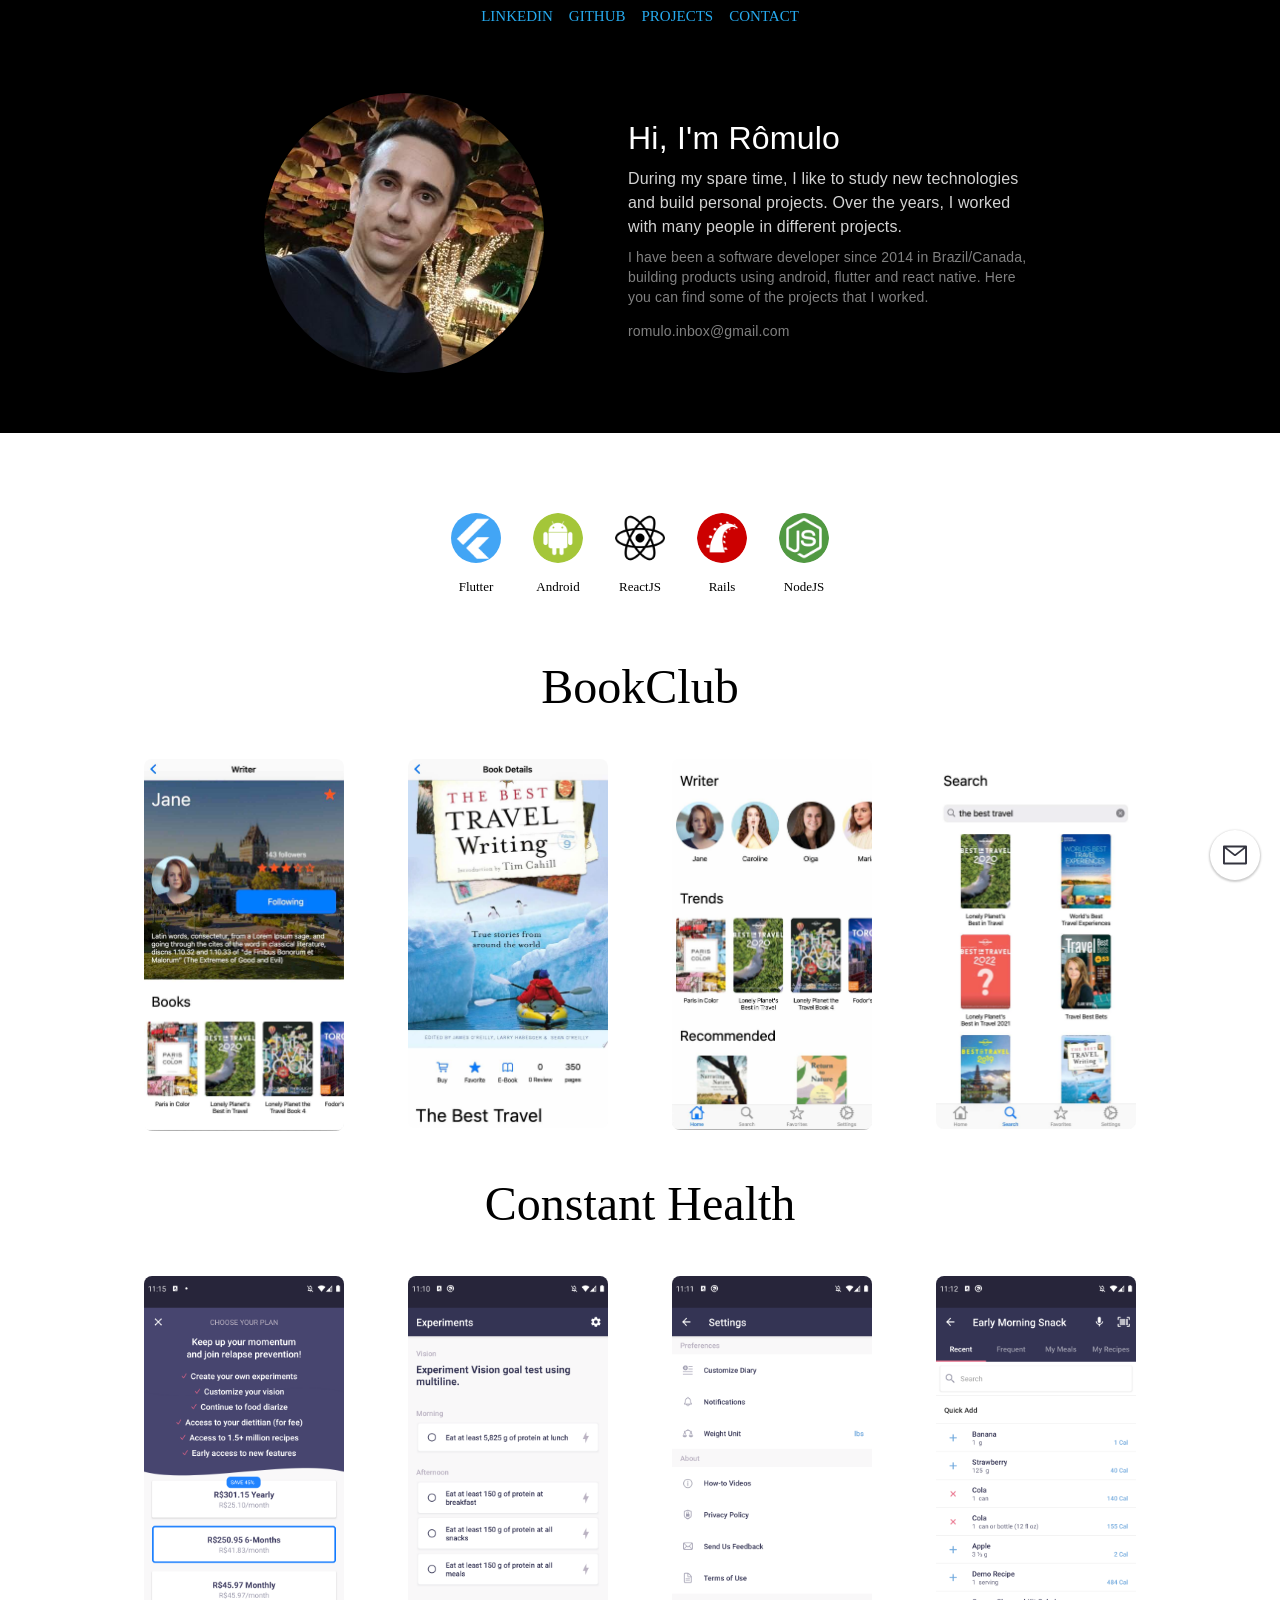
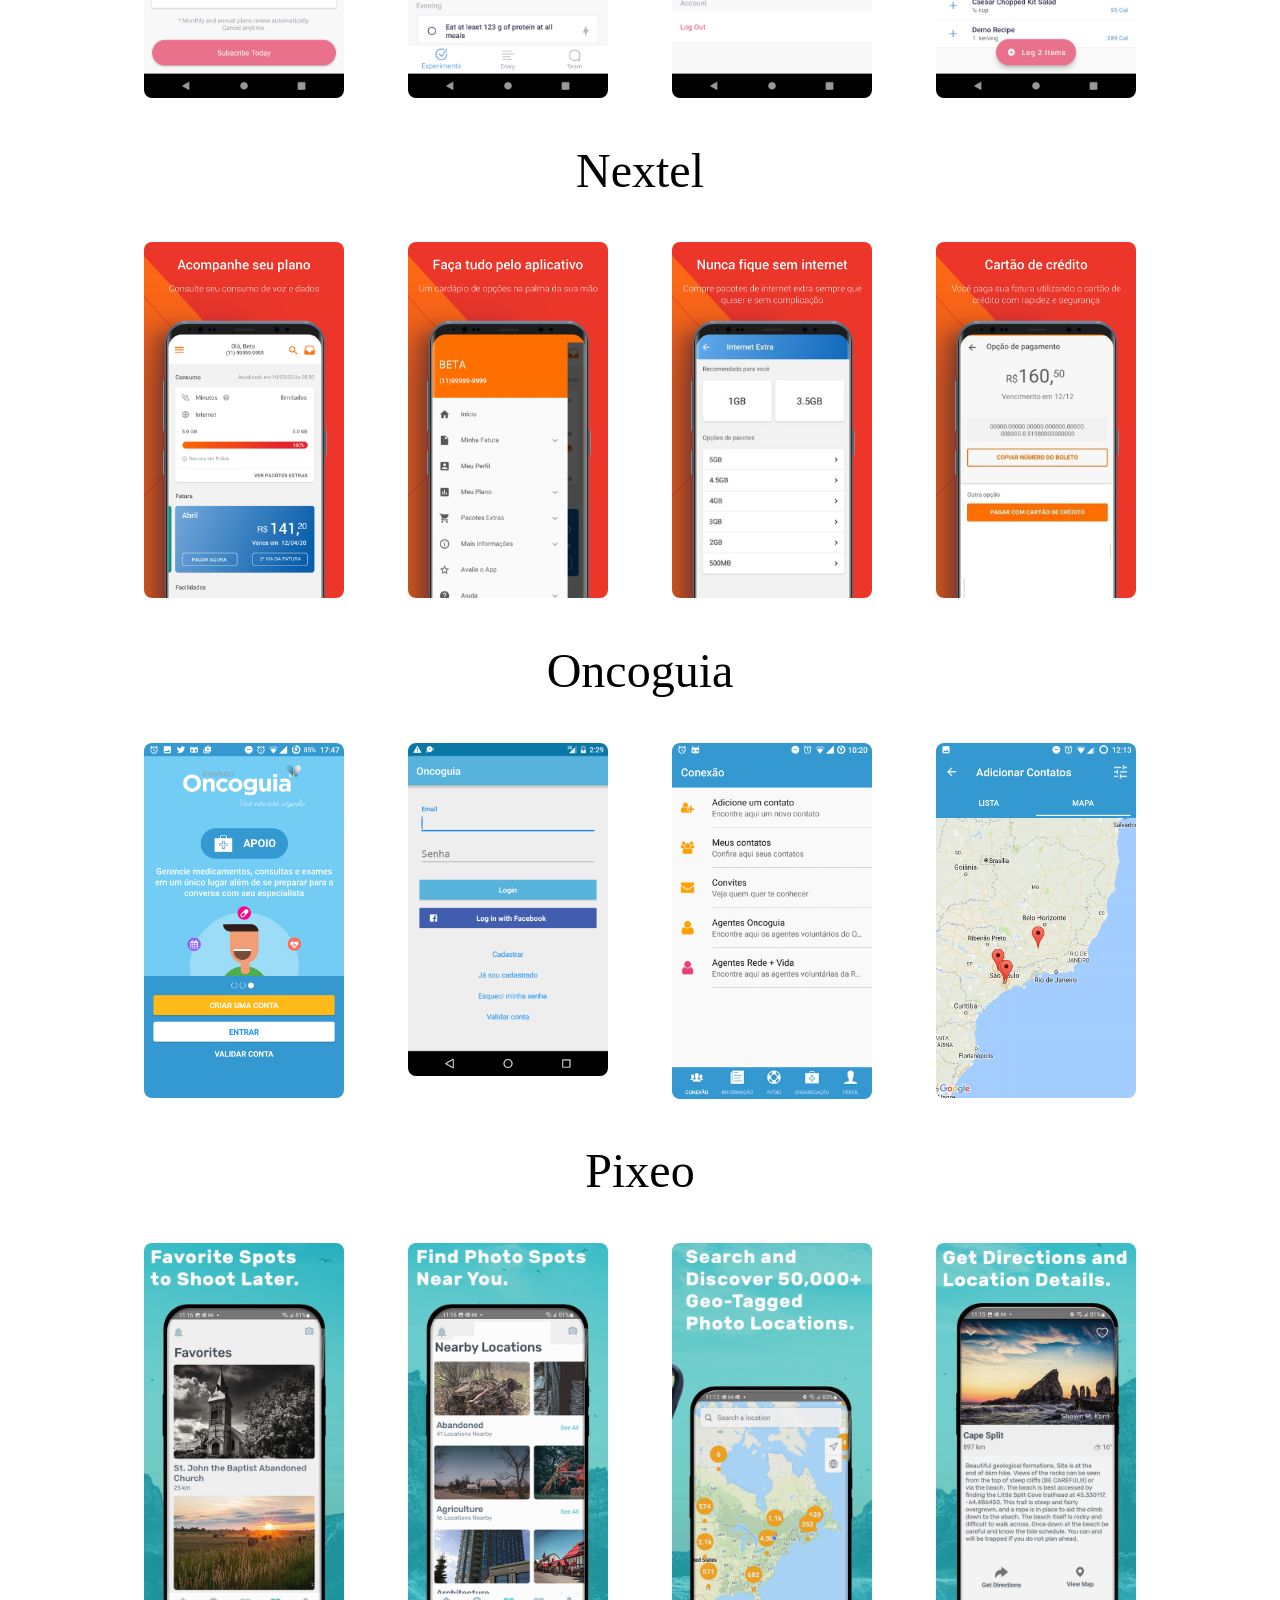
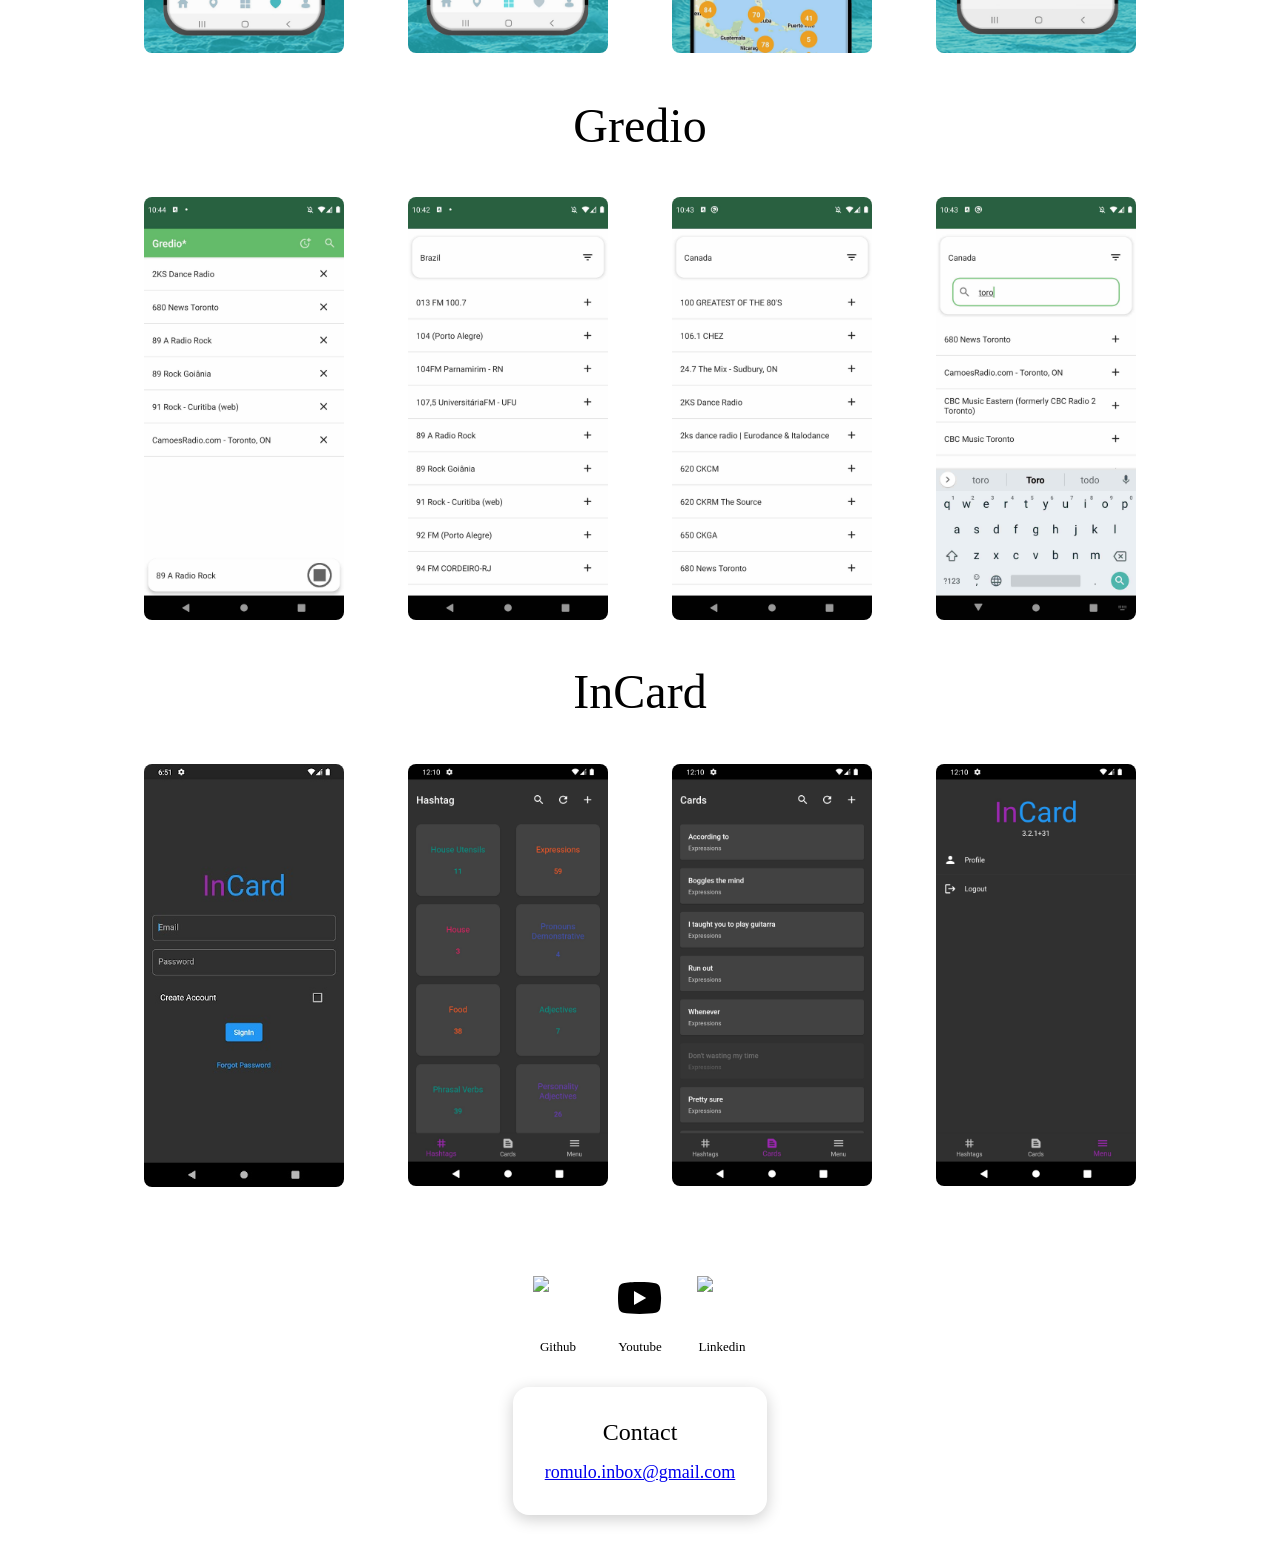
==== index.html @ 7a973fd3 "v1.0.0" ====
<!doctype html>
<html lang="en">

<head>
  <meta charset="UTF-8" />
  <meta name="viewport" content="width=device-width, initial-scale=1.0" />
  <meta name="keywords" content="Romulo Junior, Mobile, Software Development">
  <meta name="description" content="Romulo Junior -  Software Development.">
  <meta name="robots" content="index, follow" />

  <title>Romulo Junior - Portfolio</title>
  
  <script type="module" crossorigin src="/assets/index-29862ac1.js"></script>
  <link rel="stylesheet" href="/assets/index-c234708e.css">
</head>

<body>
  <div id="root" />
</body>

</html>
---- assets/index-c234708e.css ----
body{margin:0}#root{display:flex;flex-direction:column;background-color:"#fbf8ff"}.row{display:flex;flex-direction:row;flex-flow:wrap;justify-content:center}.column{display:flex;flex-direction:column;justify-content:center}.contact-fab{display:flex;align-items:center;justify-content:center;position:fixed;bottom:20px;right:20px;width:50px;height:50px;border-radius:50px;box-shadow:0 1px 2px 1px #0003;color:#33343f}#contact{display:flex;justify-content:center}.header{display:flex;flex-direction:column;justify-content:center;align-items:center;width:100%;color:"#fff";background-color:#000}.header .column{max-width:600px;margin:16px 16px 36px}.header .column p{color:#ede6e6;font-size:20px;line-height:26px}@media (max-width: 600px){.header .column{margin:16px 18px 36px}.header .column p{font-size:18px}}.menu{position:relative;display:flex;flex-direction:row;justify-self:start;overflow:auto;font-size:15px}.menu a{color:#26a9ed}.menu-item{padding:8px;text-transform:uppercase;text-decoration:none}.about{display:flex;flex-direction:row;justify-content:center;align-items:center;min-height:400px;width:100%;background-color:#000;color:#fff}.about-me-part-00{margin:8px 0 0;font-family:Roboto,Helvetica,Arial,sans-serif;font-weight:400;font-size:2rem;line-height:1.235;letter-spacing:.00735em;color:#fff}.about-me-part-01{margin:8px 0 0;font-family:Roboto,Helvetica,Arial,sans-serif;font-weight:400;font-size:1rem;line-height:1.5;letter-spacing:.00938em;color:#d3d3d3}.about-me-part-02{margin:8px 0 0;font-family:Roboto,Helvetica,Arial,sans-serif;font-weight:400;font-size:.875rem;line-height:1.43;letter-spacing:.01071em;color:gray}.about-me-part-03{font-family:Roboto,Helvetica,Arial,sans-serif;font-weight:400;font-size:.875rem;line-height:1.43;letter-spacing:.01071em;color:gray}@media (max-width: 600px){.about{flex-direction:column}}.about-avatar{border-radius:50%;max-height:280px;margin:3em}.about-text{margin:2em;max-width:400px;font-size:large;color:#a5a5ae;line-height:1.2em}.skill{display:flex;flex-direction:row;flex-flow:wrap;margin-top:5%;margin-bottom:5%;align-self:center}.skill-column{display:flex;flex-direction:column;align-items:center}.skill-icon{width:50px;height:50px;border-radius:50px;overflow:hidden;margin:16px}.skill-icon-title{font-size:small}@media (max-width: 600px){.skill-icon{margin:32px 8px 8px}}.social-row{display:flex;flex-direction:row;flex-flow:wrap;margin-top:2%;align-self:center}.social-column{display:flex;flex-direction:column;align-items:center}.social-icon{width:50px;height:50px;overflow:hidden;margin:16px}.social-icon-title{font-size:small}@media (max-width: 600px){.social-icon{margin:32px 8px 8px}}.project-card-column{display:flex;flex-direction:column;justify-content:center}.project-card-row{display:flex;flex-direction:row;justify-content:center;margin-top:1vw;margin-bottom:1vw}.project-card-title{font-size:3em;text-align:center}@media (max-width: 1024px){.project-card-row{display:flex;justify-content:normal;margin-top:1vw;margin-bottom:1vw;flex-wrap:nowrap;overflow-x:auto}}.picture-card-container{display:flex;flex-direction:column;box-shadow:"0 4px 16px 4px rgba(0, 0, 0, 0.2)";border-radius:16px;margin:32px;min-width:200px;max-width:200px}.picture-card-image{border-radius:8px}
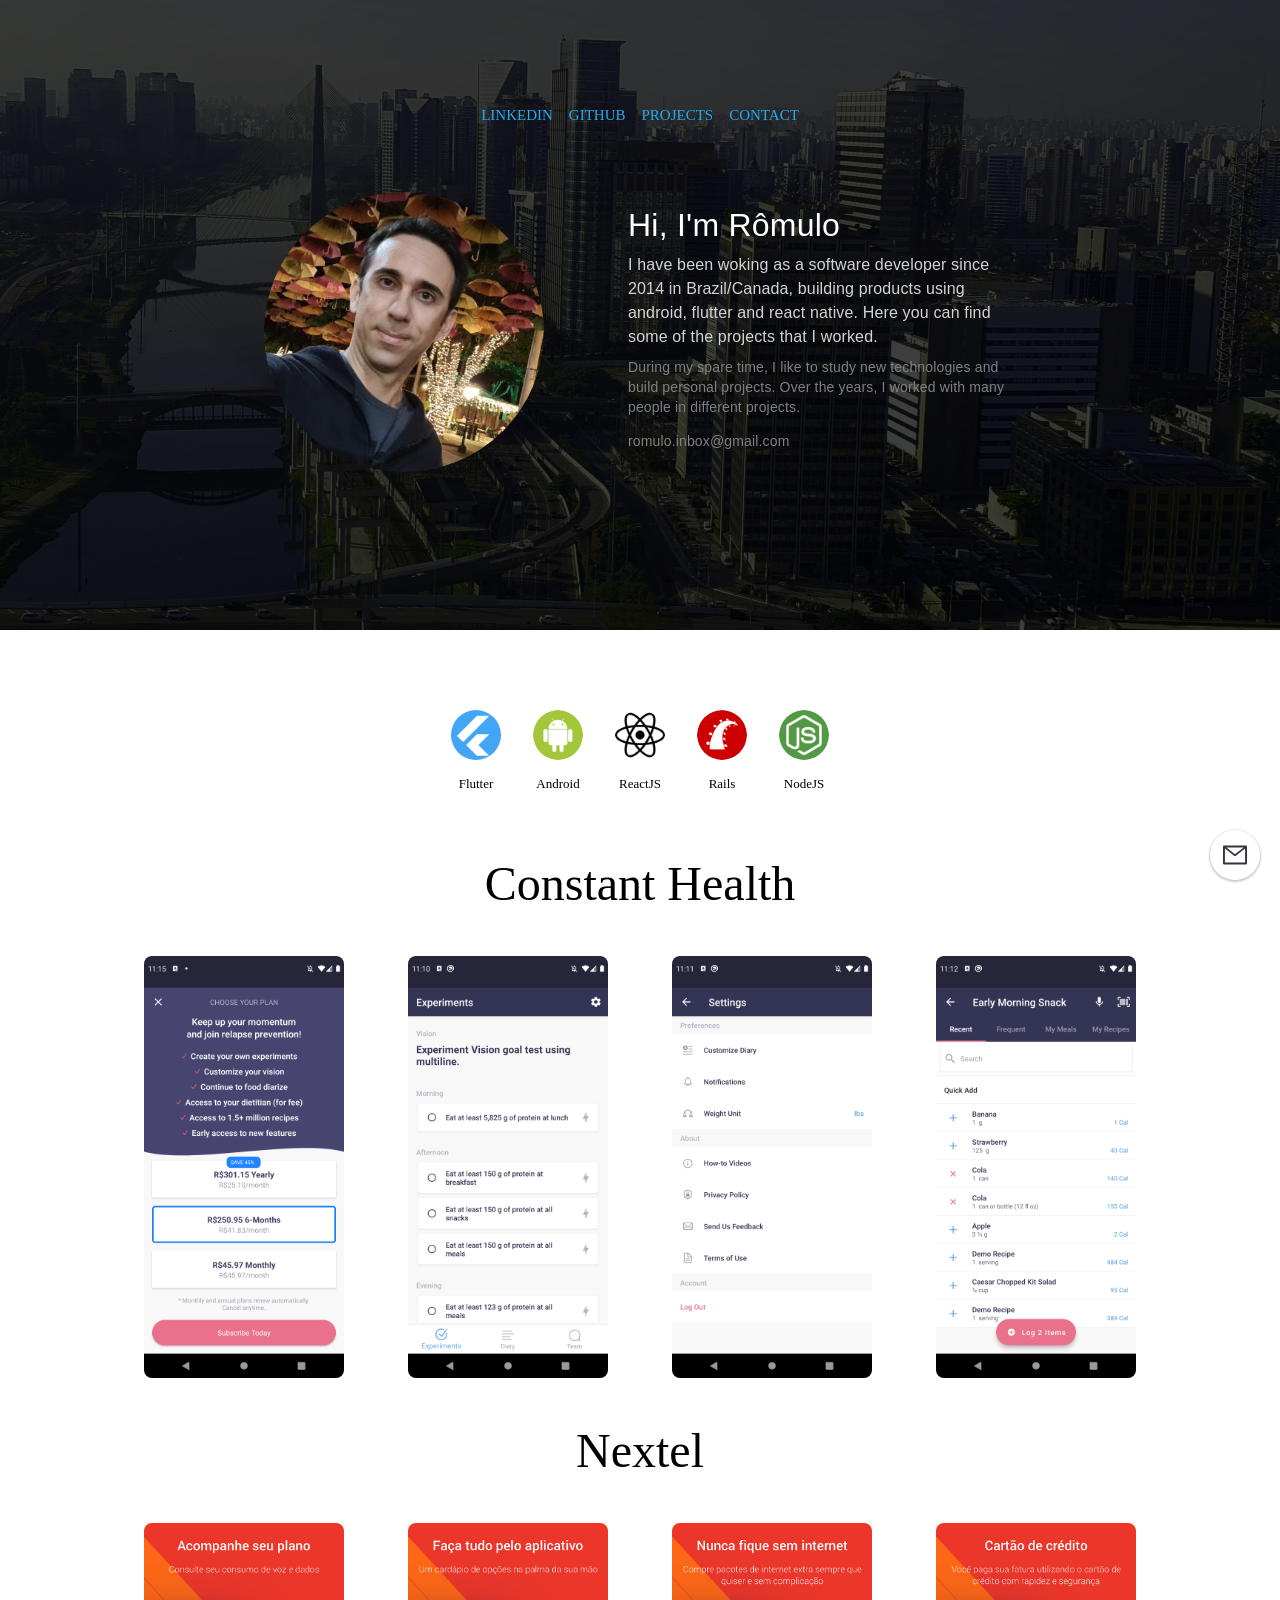
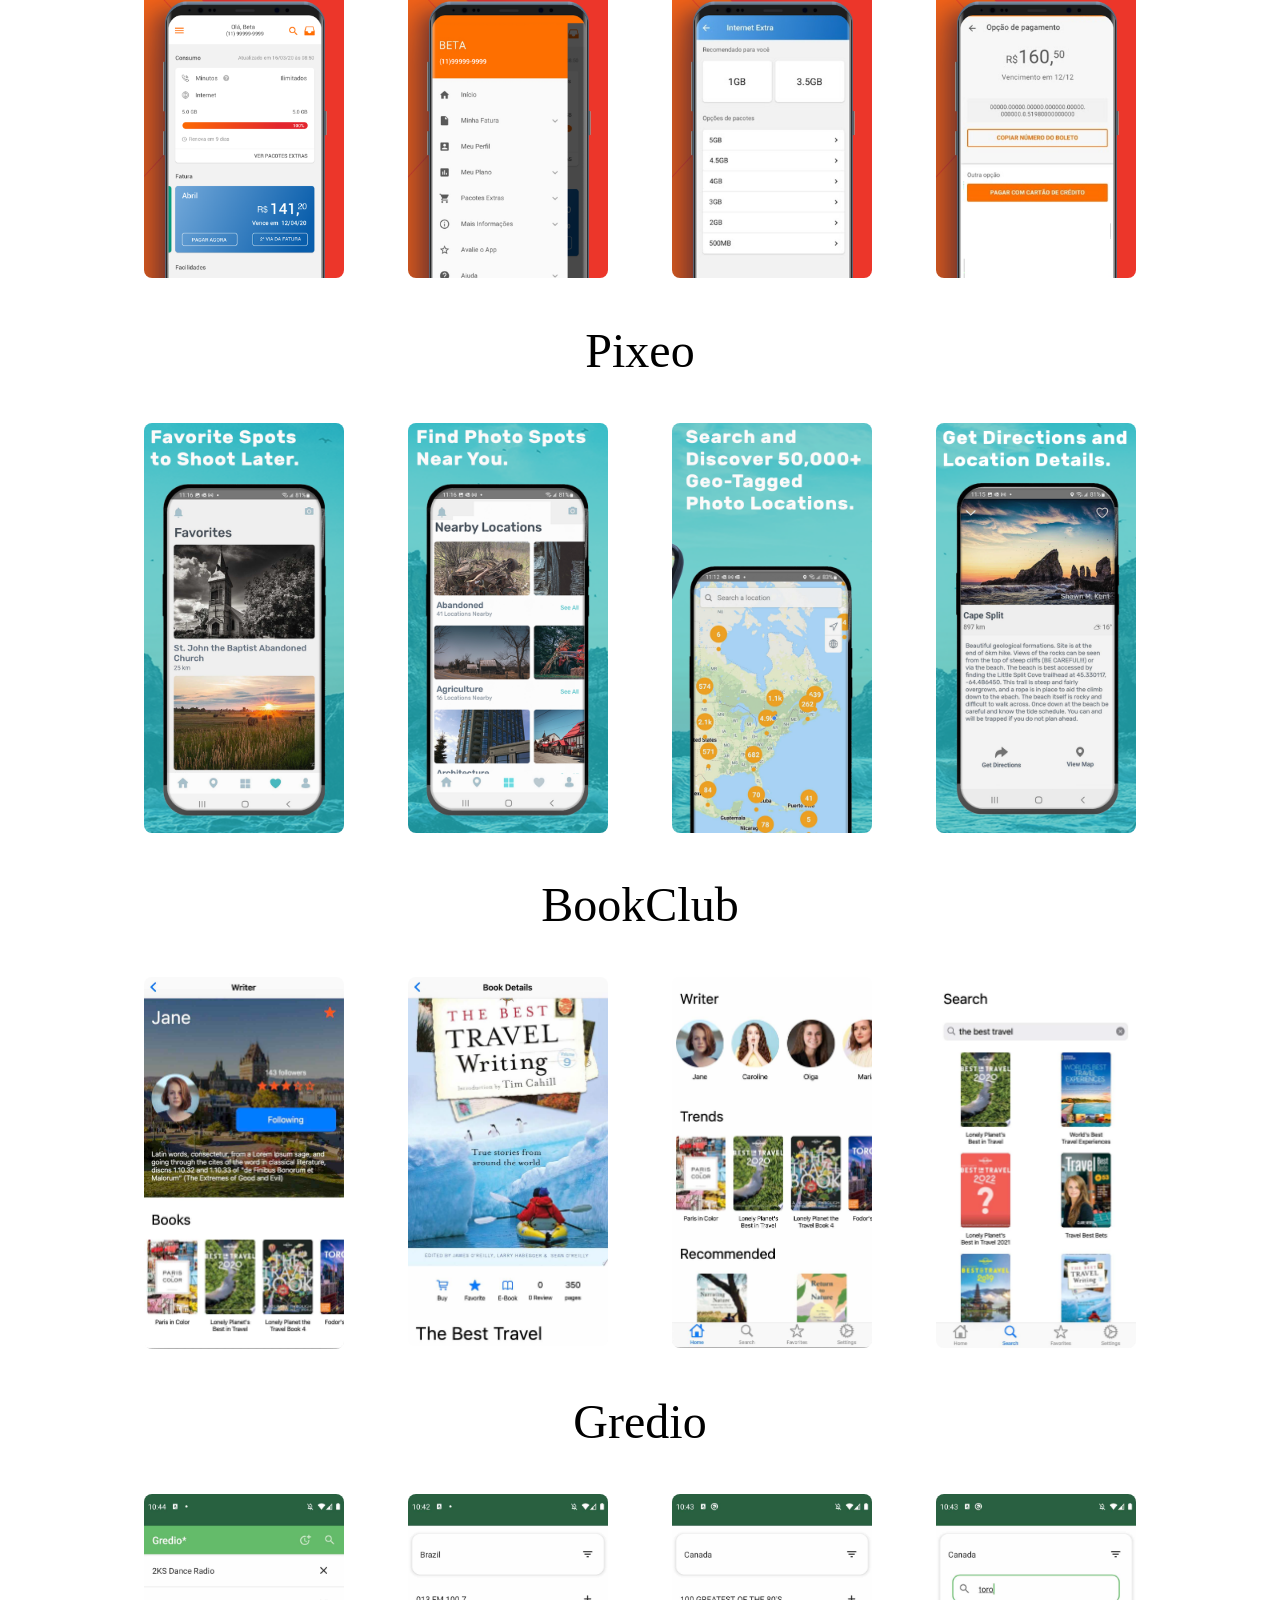
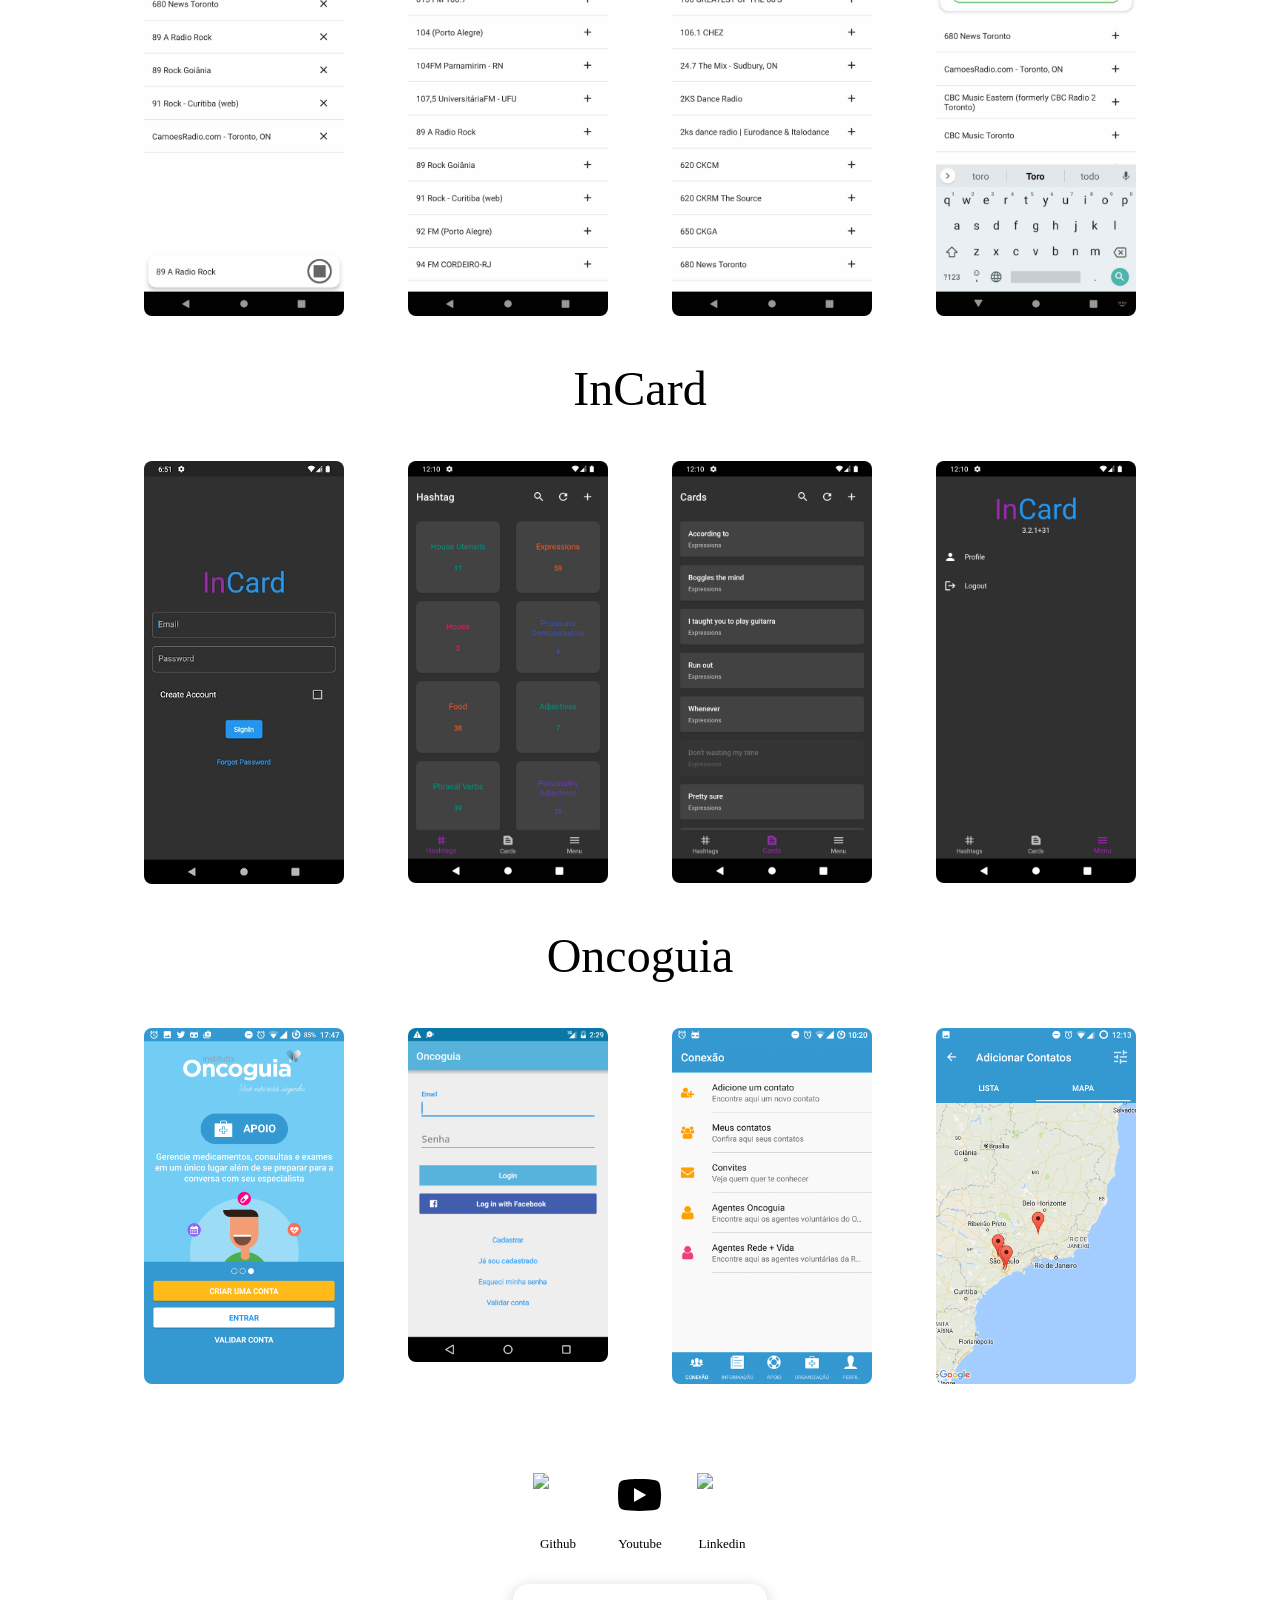
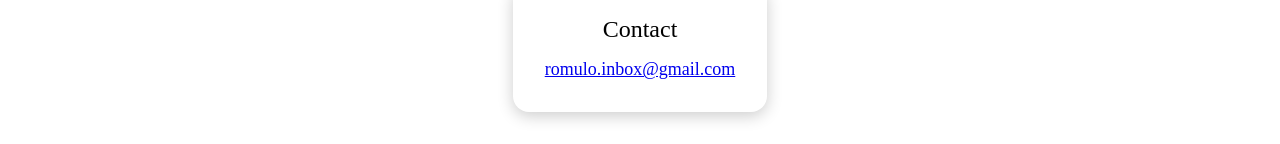
==== commit 7f5aea5b: "v1.0.2" ====
--- a/index.html
+++ b/index.html
@@ -10,8 +10,8 @@
 
   <title>Romulo Junior - Portfolio</title>
   
-  <script type="module" crossorigin src="/assets/index-29862ac1.js"></script>
-  <link rel="stylesheet" href="/assets/index-c234708e.css">
+  <script type="module" crossorigin src="/assets/index-b017fca7.js"></script>
+  <link rel="stylesheet" href="/assets/index-95a26e3f.css">
 </head>
 
 <body>
--- a/assets/index-95a26e3f.css
+++ b/assets/index-95a26e3f.css
@@ -0,0 +1 @@
+body{margin:0}#root{display:flex;flex-direction:column;background-color:"#fbf8ff"}.row{display:flex;flex-direction:row;flex-flow:wrap;justify-content:center}.column{display:flex;flex-direction:column;justify-content:center}.contact-fab{display:flex;align-items:center;justify-content:center;position:fixed;bottom:20px;right:20px;width:50px;height:50px;border-radius:50px;box-shadow:0 1px 2px 1px #0003;color:#33343f}#contact{display:flex;justify-content:center}.header-bg{background-image:url(/bg-01.jpg);background-repeat:no-repeat;background-position:center}.header{display:flex;flex-direction:column;justify-content:center;align-items:center;width:100%;min-height:70vh;color:"#fff";background-color:#000000bf}.header .column{max-width:600px;margin:16px 16px 36px}.header .column p{color:#ede6e6;font-size:20px;line-height:26px}@media (max-width: 600px){.header .column{margin:16px 18px 36px}.header .column p{font-size:18px}}.menu{position:relative;display:flex;flex-direction:row;justify-self:start;overflow:auto;font-size:15px}.menu a{color:#26a9ed}.menu-item{padding:8px;text-transform:uppercase;text-decoration:none}.about{display:flex;flex-direction:row;justify-content:center;align-items:center;min-height:400px;width:100%;color:#fff}.about-me-part-00{margin:8px 0 0;font-family:Roboto,Helvetica,Arial,sans-serif;font-weight:400;font-size:2rem;line-height:1.235;letter-spacing:.00735em;color:#fff}.about-me-part-01{margin:8px 0 0;font-family:Roboto,Helvetica,Arial,sans-serif;font-weight:400;font-size:1rem;line-height:1.5;letter-spacing:.00938em;color:#d3d3d3}.about-me-part-02{margin:8px 0 0;font-family:Roboto,Helvetica,Arial,sans-serif;font-weight:400;font-size:.875rem;line-height:1.43;letter-spacing:.01071em;color:gray}.about-me-part-03{font-family:Roboto,Helvetica,Arial,sans-serif;font-weight:400;font-size:.875rem;line-height:1.43;letter-spacing:.01071em;color:gray}@media (max-width: 600px){.about{flex-direction:column}}.about-avatar{border-radius:50%;max-height:280px;margin:3em}.about-text{margin:2em;max-width:400px;font-size:large;color:#a5a5ae;line-height:1.2em}.skill{display:flex;flex-direction:row;flex-flow:wrap;margin-top:5%;margin-bottom:5%;align-self:center}.skill-column{display:flex;flex-direction:column;align-items:center}.skill-icon{width:50px;height:50px;border-radius:50px;overflow:hidden;margin:16px}.skill-icon-title{font-size:small}@media (max-width: 600px){.skill-icon{margin:32px 8px 8px}}.social-row{display:flex;flex-direction:row;flex-flow:wrap;margin-top:2%;align-self:center}.social-column{display:flex;flex-direction:column;align-items:center}.social-icon{width:50px;height:50px;overflow:hidden;margin:16px}.social-icon-title{font-size:small}@media (max-width: 600px){.social-icon{margin:32px 8px 8px}}.project-card-column{display:flex;flex-direction:column;justify-content:center}.project-card-row{display:flex;flex-direction:row;justify-content:center;margin-top:1vw;margin-bottom:1vw}.project-card-title{font-size:3em;text-align:center}@media (max-width: 1024px){.project-card-row{display:flex;justify-content:normal;margin-top:1vw;margin-bottom:1vw;flex-wrap:nowrap;overflow-x:auto}}.picture-card-container{display:flex;flex-direction:column;box-shadow:"0 4px 16px 4px rgba(0, 0, 0, 0.2)";border-radius:16px;margin:32px;min-width:200px;max-width:200px}.picture-card-image{border-radius:8px}
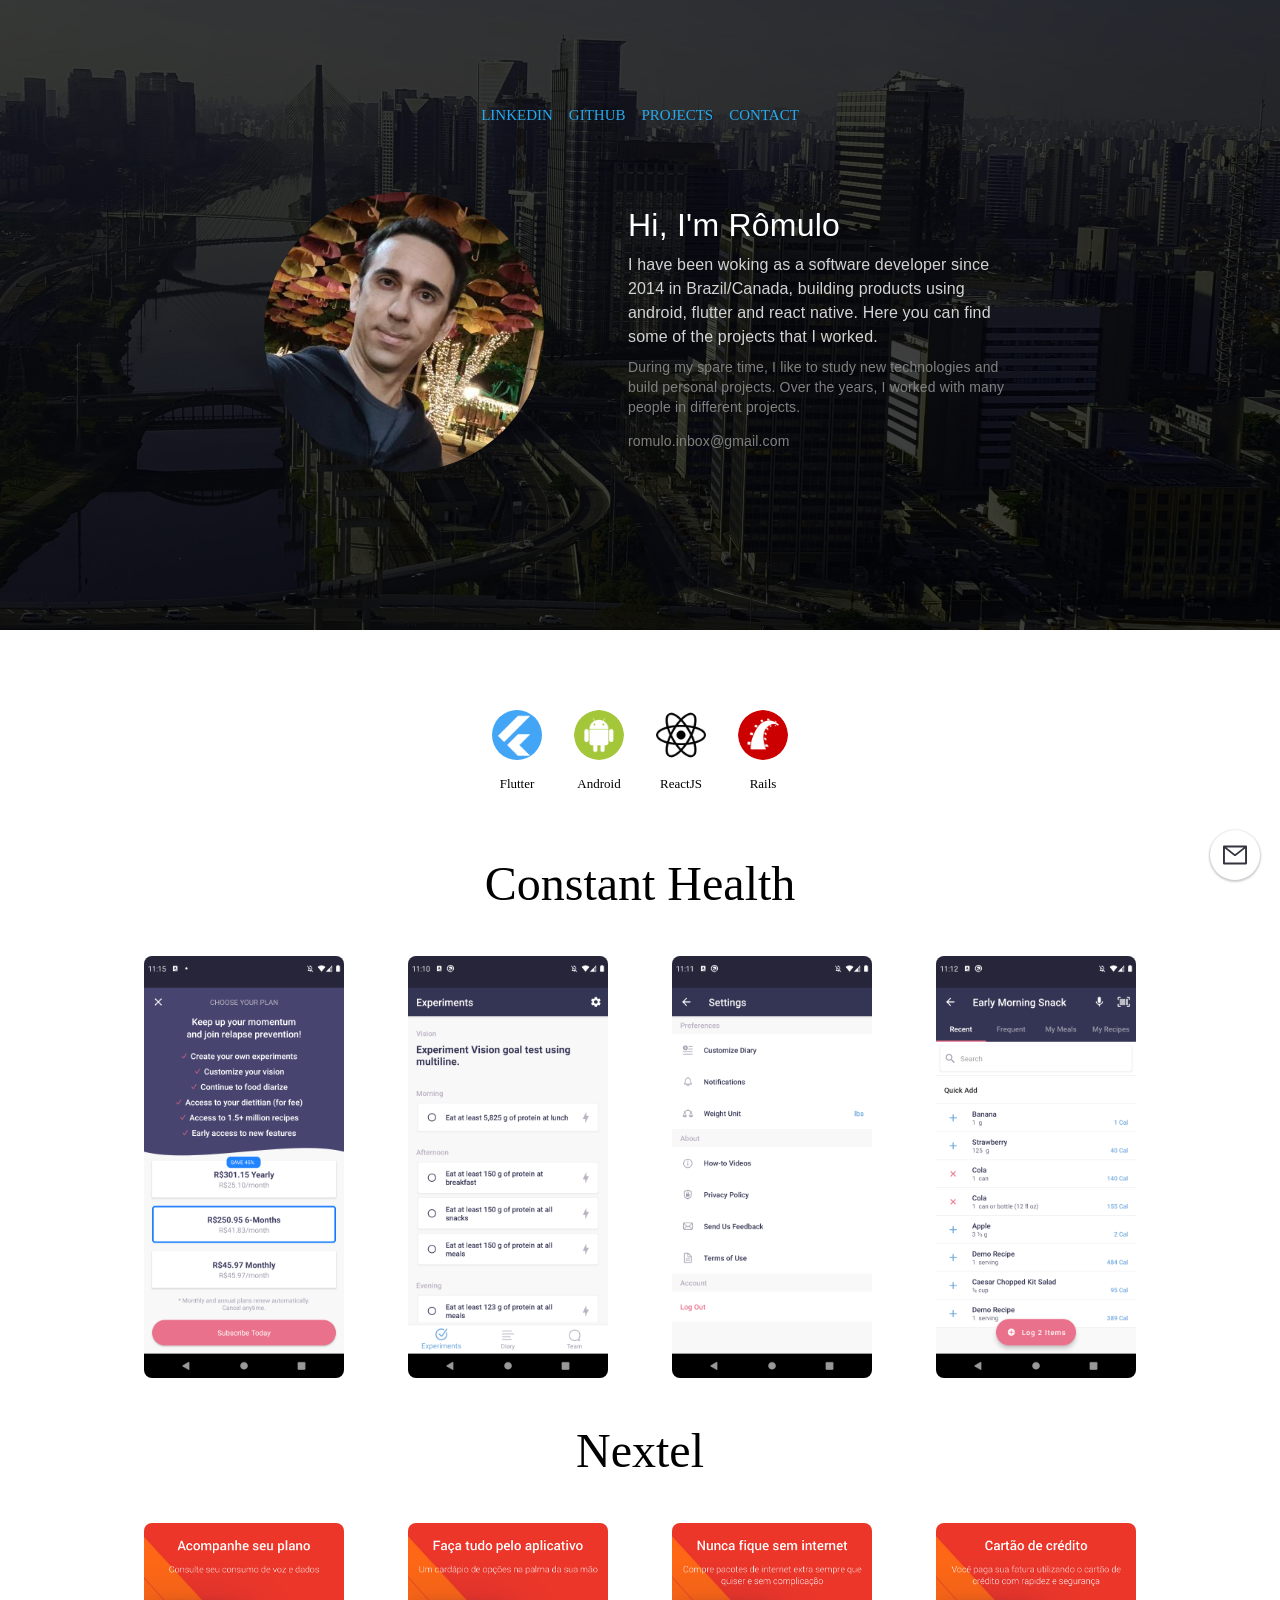
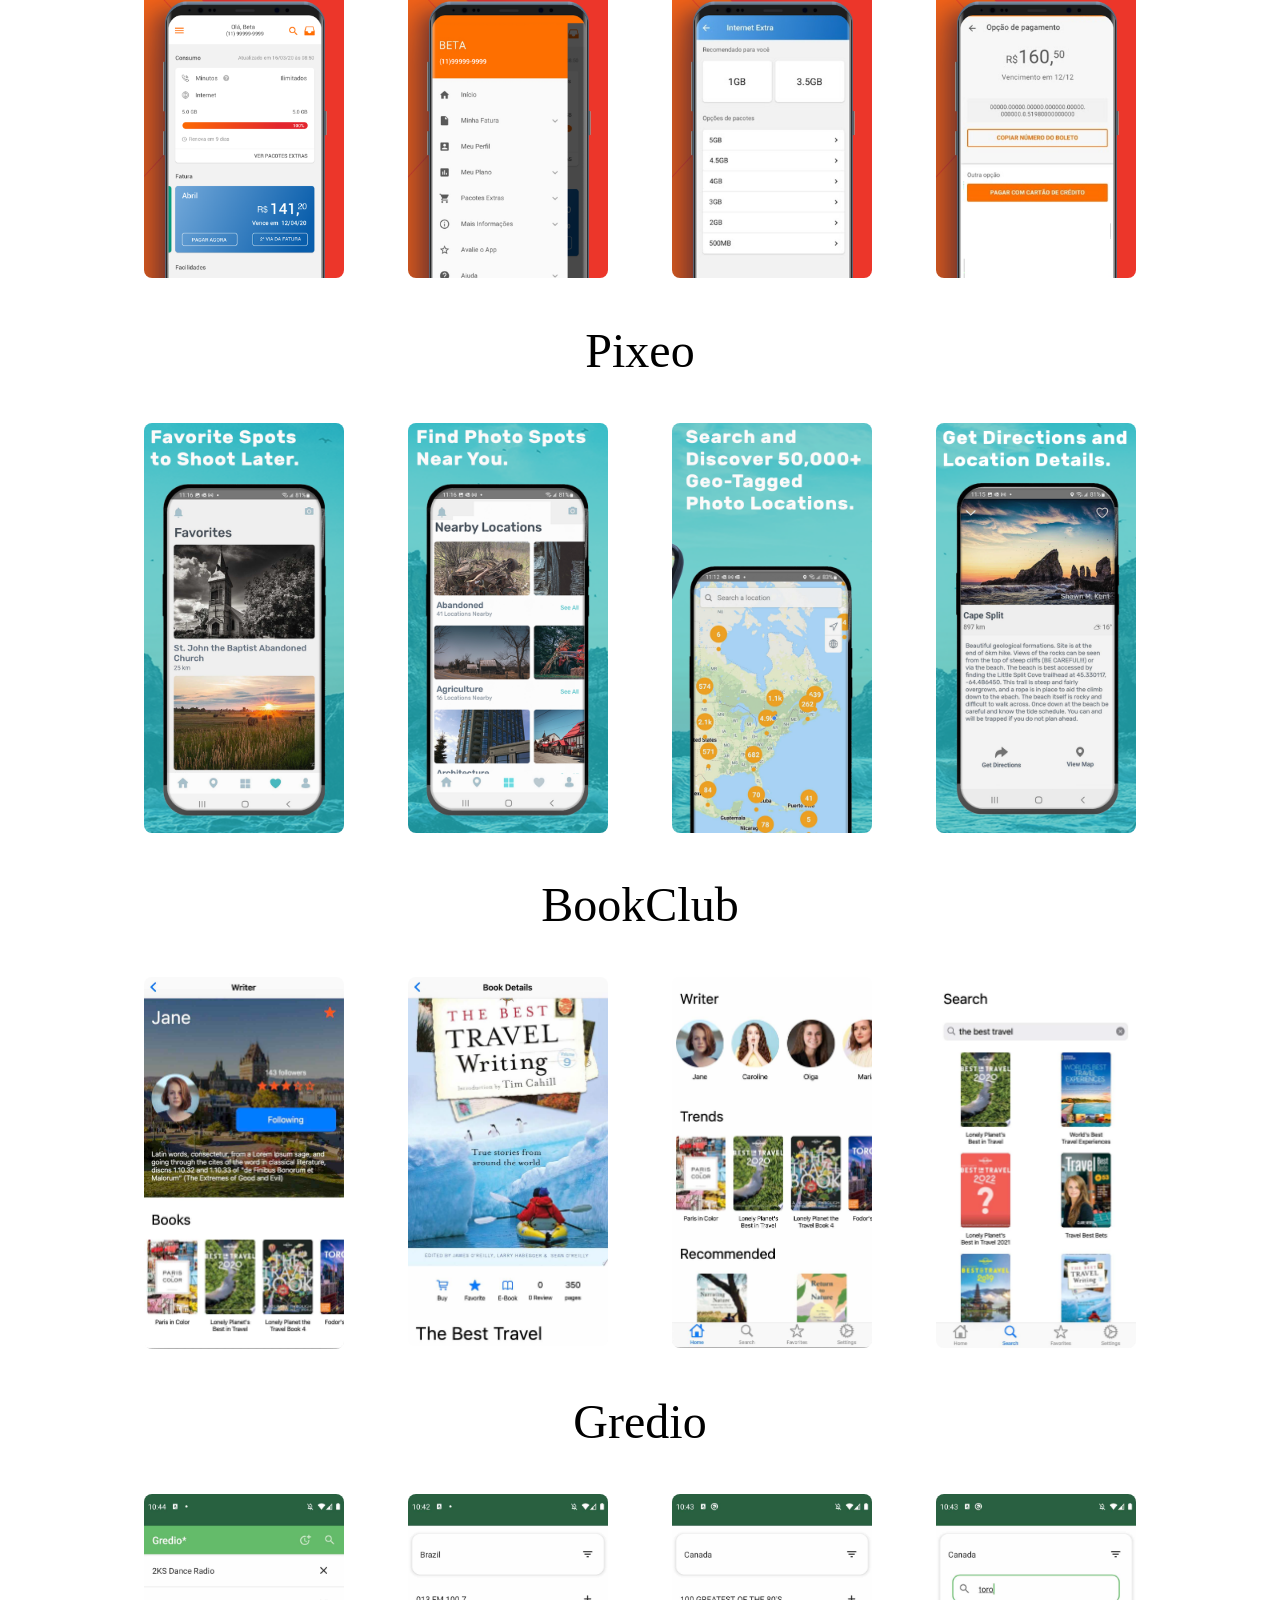
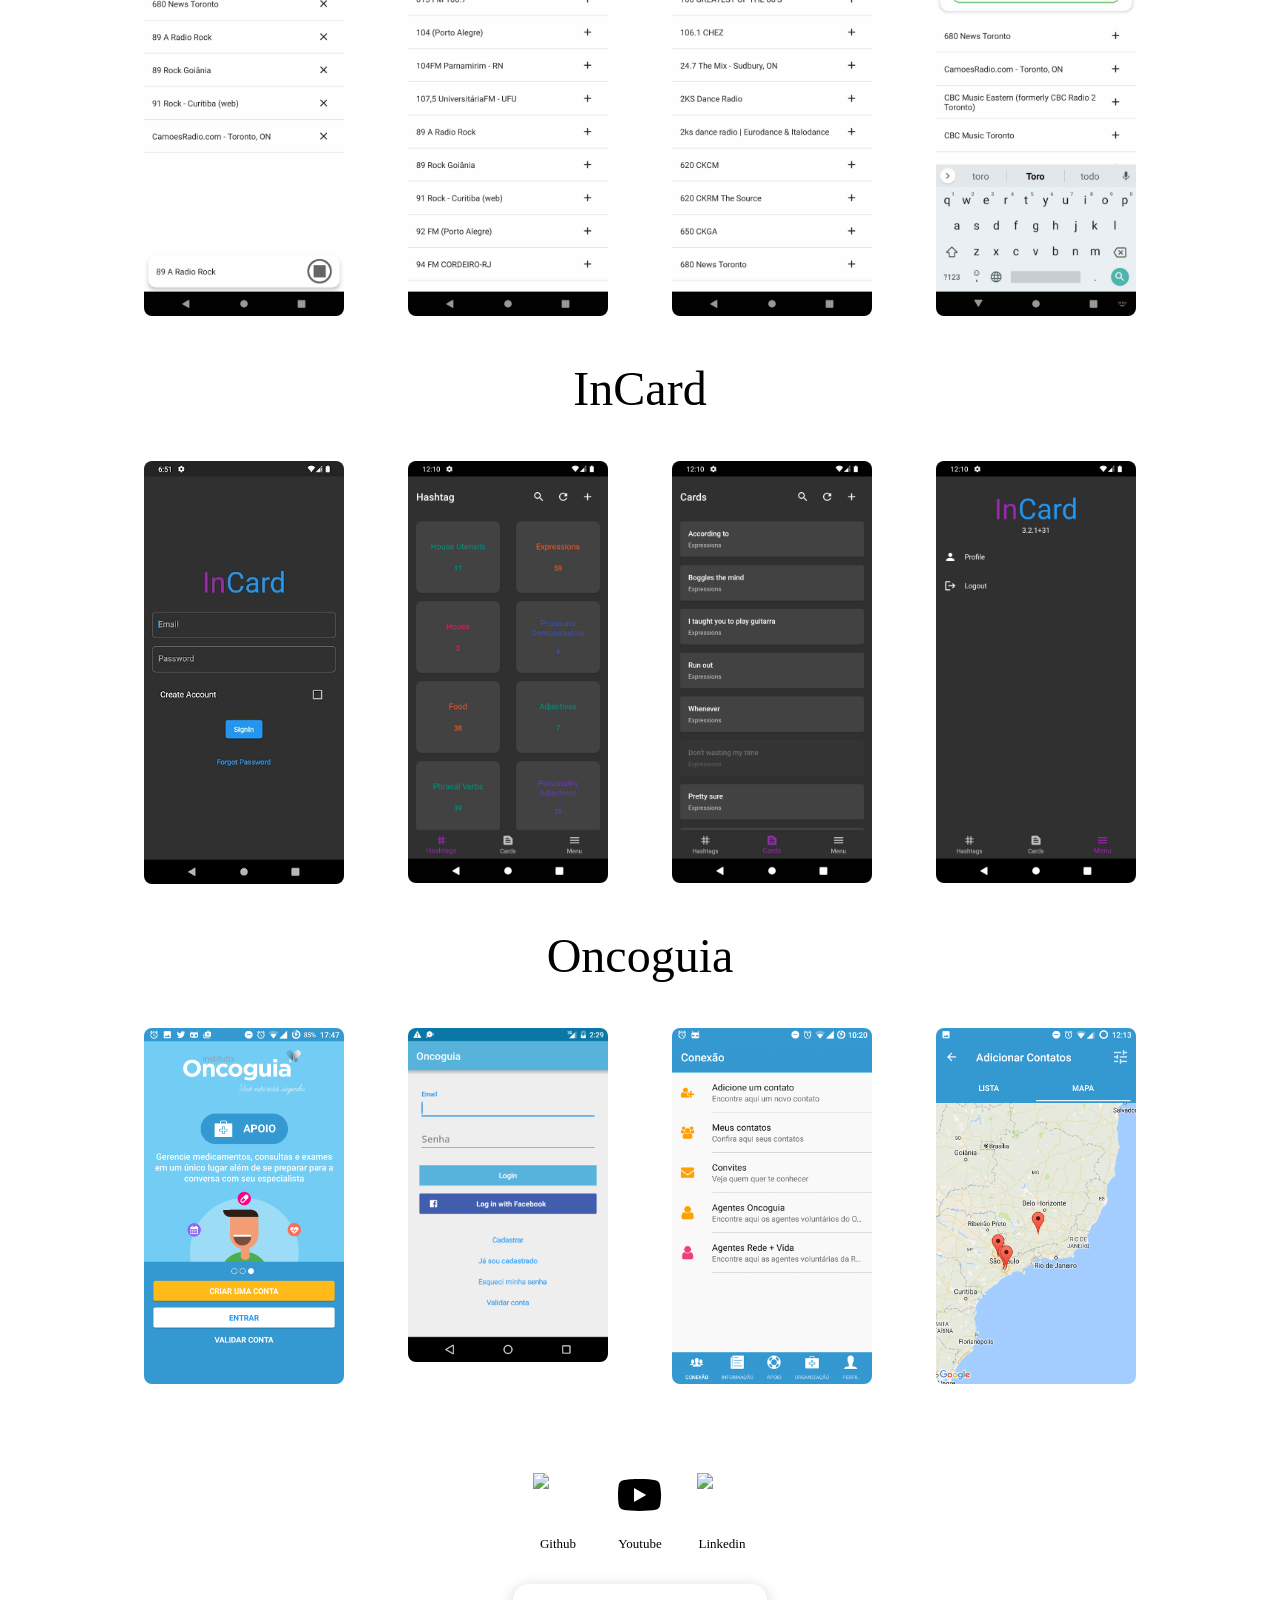
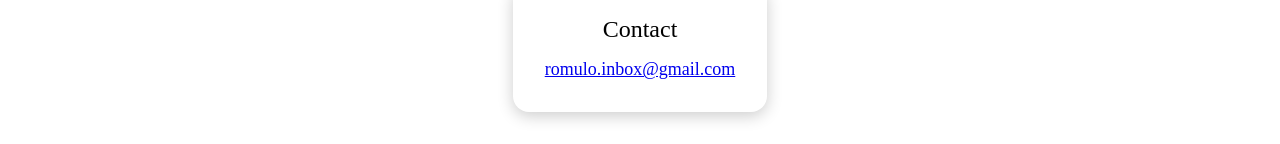
==== commit 3a7bf05b: "v1.0.3" ====
--- a/index.html
+++ b/index.html
@@ -10,7 +10,7 @@
 
   <title>Romulo Junior - Portfolio</title>
   
-  <script type="module" crossorigin src="/assets/index-b017fca7.js"></script>
+  <script type="module" crossorigin src="/assets/index-cdd56e28.js"></script>
   <link rel="stylesheet" href="/assets/index-95a26e3f.css">
 </head>
 
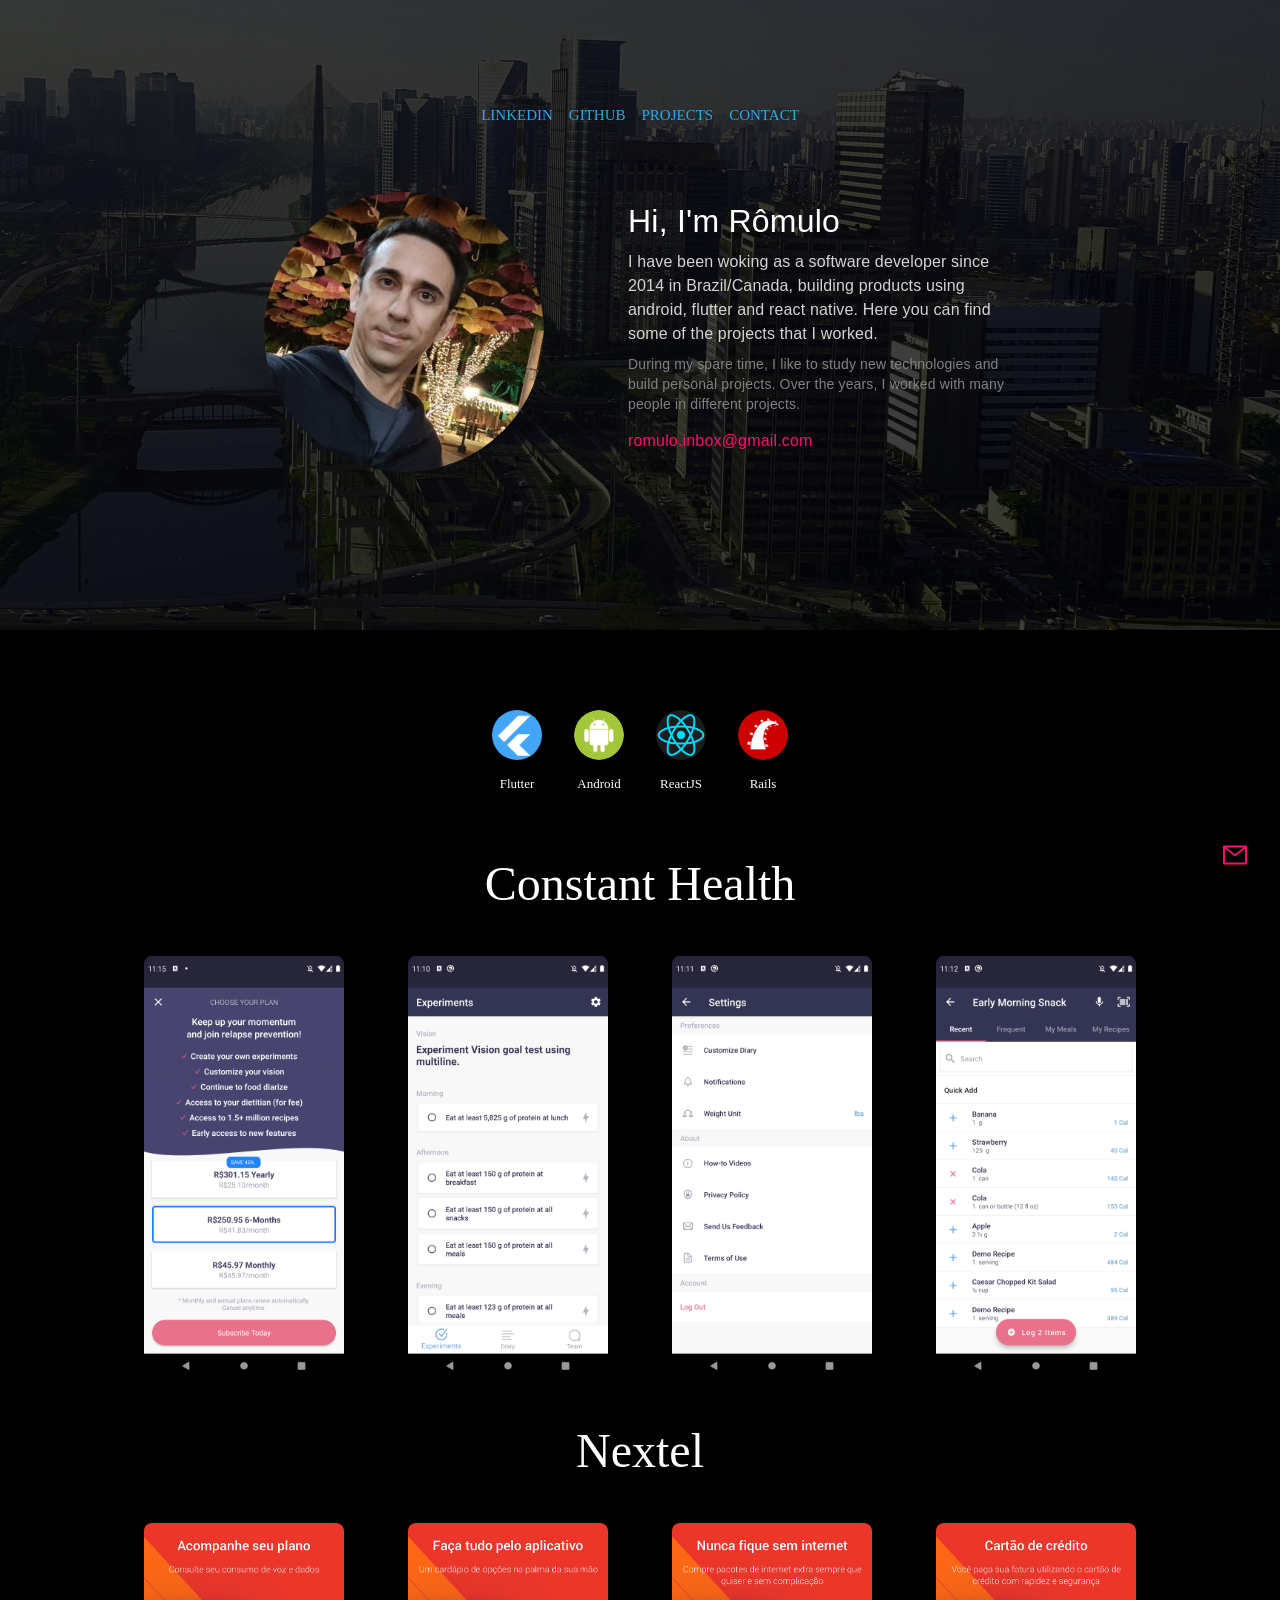
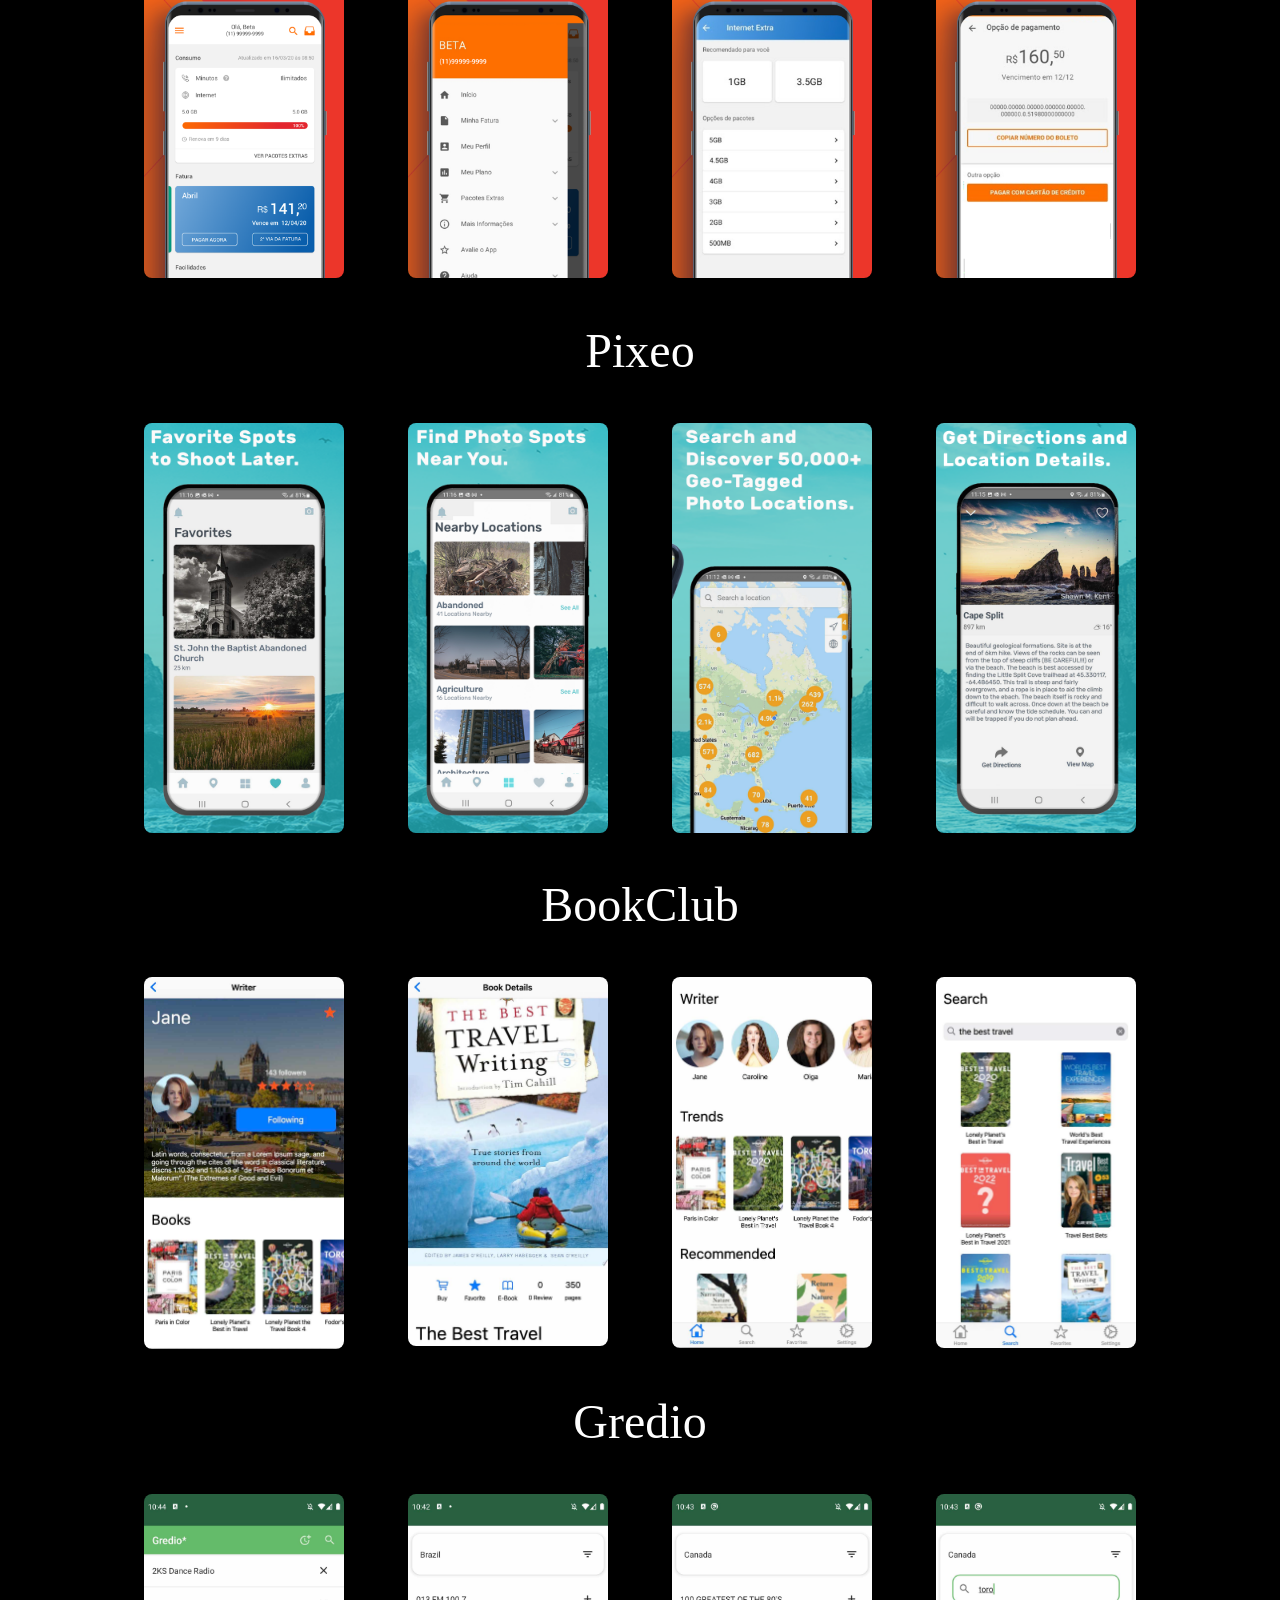
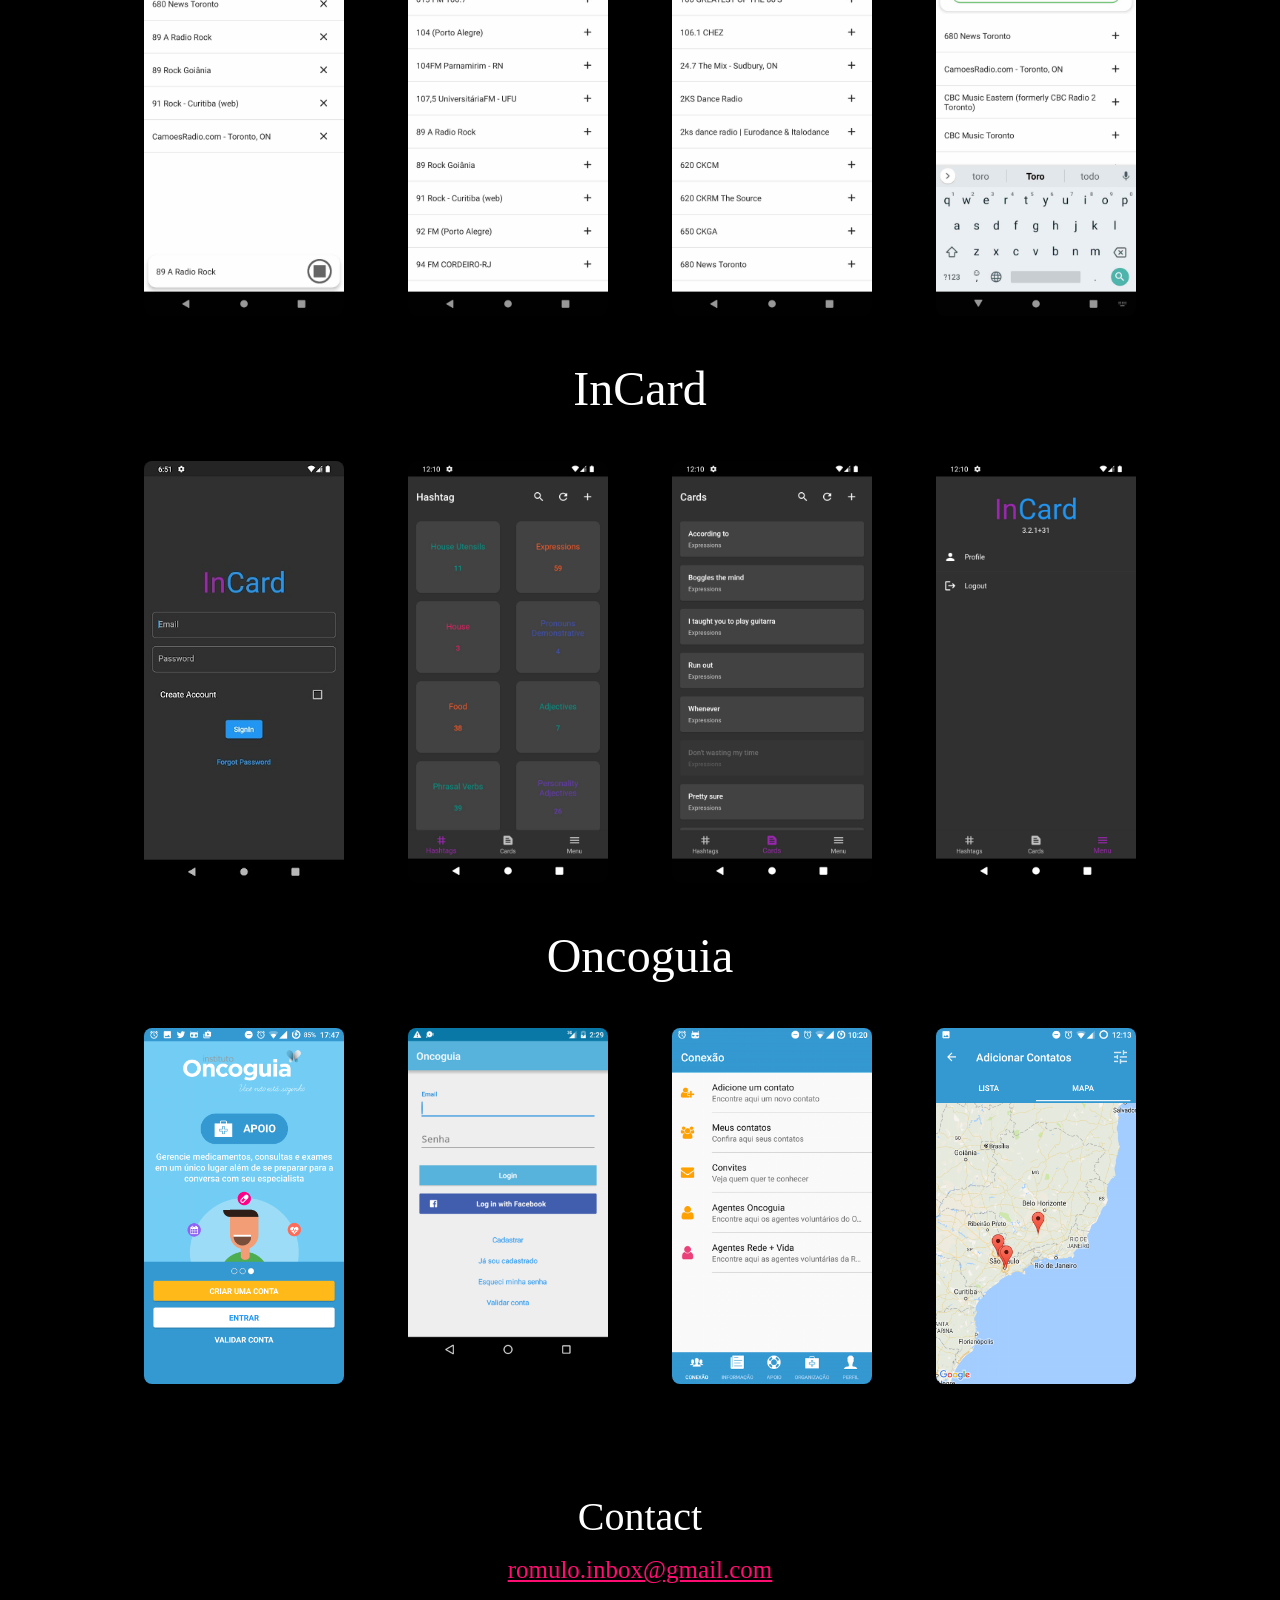
==== commit dd8a29e7: "v1.0.4" ====
--- a/index.html
+++ b/index.html
@@ -10,8 +10,8 @@
 
   <title>Romulo Junior - Portfolio</title>
   
-  <script type="module" crossorigin src="/assets/index-cdd56e28.js"></script>
-  <link rel="stylesheet" href="/assets/index-95a26e3f.css">
+  <script type="module" crossorigin src="/assets/index-d3f13e81.js"></script>
+  <link rel="stylesheet" href="/assets/index-d0e3b0fa.css">
 </head>
 
 <body>
--- a/assets/index-d0e3b0fa.css
+++ b/assets/index-d0e3b0fa.css
@@ -0,0 +1 @@
+body{margin:0;background-color:#000;color:#fff}#root{display:flex;flex-direction:column;background-color:"#fbf8ff"}.row{display:flex;flex-direction:row;flex-flow:wrap;justify-content:center}.column{display:flex;flex-direction:column;justify-content:center}.contact-fab{display:flex;align-items:center;justify-content:center;position:fixed;bottom:20px;right:20px;width:50px;height:50px;border-radius:50px;box-shadow:0 1px 2px 1px #0003;color:#ff0d70}#contact{display:flex;justify-content:center}.header-bg{background-image:url(/bg-01.jpg);background-repeat:no-repeat;background-position:center}.header{display:flex;flex-direction:column;justify-content:center;align-items:center;width:100%;min-height:70vh;color:"#fff";background-color:#000000bf}.header .column{max-width:600px;margin:16px 16px 36px}.header .column p{color:#ede6e6;font-size:20px;line-height:26px}@media (max-width: 600px){.header .column{margin:16px 18px 36px}.header .column p{font-size:18px}}.menu{position:relative;display:flex;flex-direction:row;justify-self:start;overflow:auto;font-size:15px}.menu a{color:#26a9ed}.menu-item{padding:8px;text-transform:uppercase;text-decoration:none}.about{display:flex;flex-direction:row;justify-content:center;align-items:center;min-height:400px;width:100%;color:#fff}.about-me-part-00{margin:8px 0 0;font-family:Roboto,Helvetica,Arial,sans-serif;font-weight:400;font-size:2rem;line-height:1.235;letter-spacing:.00735em;color:#fff}.about-me-part-01{margin:8px 0 0;font-family:Roboto,Helvetica,Arial,sans-serif;font-weight:400;font-size:1rem;line-height:1.5;letter-spacing:.00938em;color:#d3d3d3}.about-me-part-02{margin:8px 0 0;font-family:Roboto,Helvetica,Arial,sans-serif;font-weight:400;font-size:.875rem;line-height:1.43;letter-spacing:.01071em;color:gray}.about-me-part-03{font-family:Roboto,Helvetica,Arial,sans-serif;font-weight:500;font-size:1rem;line-height:1.43;letter-spacing:.01071em;color:#ff0d70}@media (max-width: 600px){.about{flex-direction:column}}.about-avatar{border-radius:50%;max-height:280px;margin:3em}.about-text{margin:2em;max-width:400px;font-size:large;color:#a5a5ae;line-height:1.2em}.skill{display:flex;flex-direction:row;flex-flow:wrap;margin-top:5%;margin-bottom:5%;align-self:center}.skill-column{display:flex;flex-direction:column;align-items:center}.skill-icon{width:50px;height:50px;border-radius:50px;overflow:hidden;margin:16px}.skill-icon-title{font-size:small}@media (max-width: 600px){.skill-icon{margin:32px 8px 8px}}.footer-container{display:flex;flex-direction:column;align-items:center;padding:32px;margin-top:32px;margin-bottom:200px;border-radius:4px}.footer-contact-text{font-size:2.5em;font-family:"Times New Roman, Times, serif";text-align:center}.footer-email{font-size:large;margin-top:16px}.footer-email a{color:#ff0d70;font-size:25px}.project-card-column{display:flex;flex-direction:column;justify-content:center}.project-card-row{display:flex;flex-direction:row;justify-content:center;margin-top:1vw;margin-bottom:1vw}.project-card-title{font-size:3em;text-align:center}@media (max-width: 1024px){.project-card-row{display:flex;justify-content:normal;margin-top:1vw;margin-bottom:1vw;flex-wrap:nowrap;overflow-x:auto}}.picture-card-container{display:flex;flex-direction:column;box-shadow:"0 4px 16px 4px rgba(0, 0, 0, 0.2)";border-radius:16px;margin:32px;min-width:200px;max-width:200px}.picture-card-image{border-radius:8px}
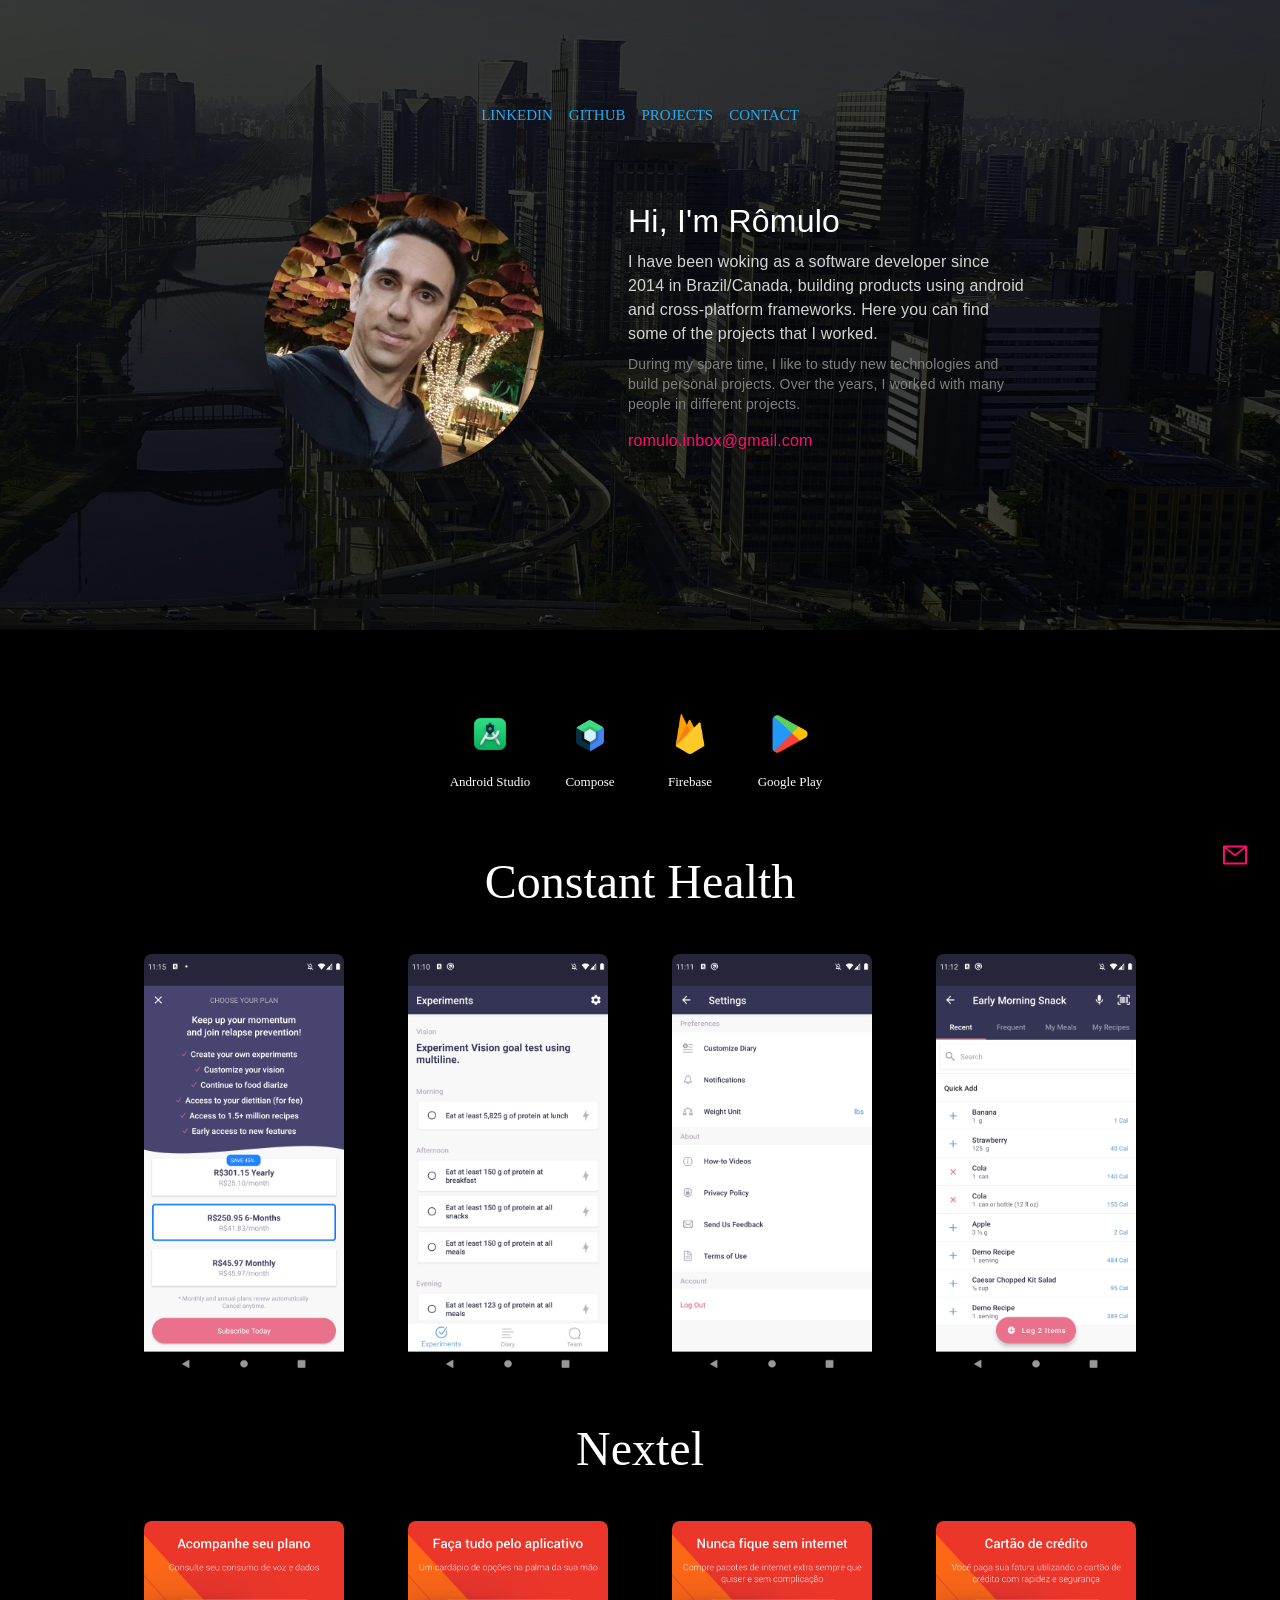
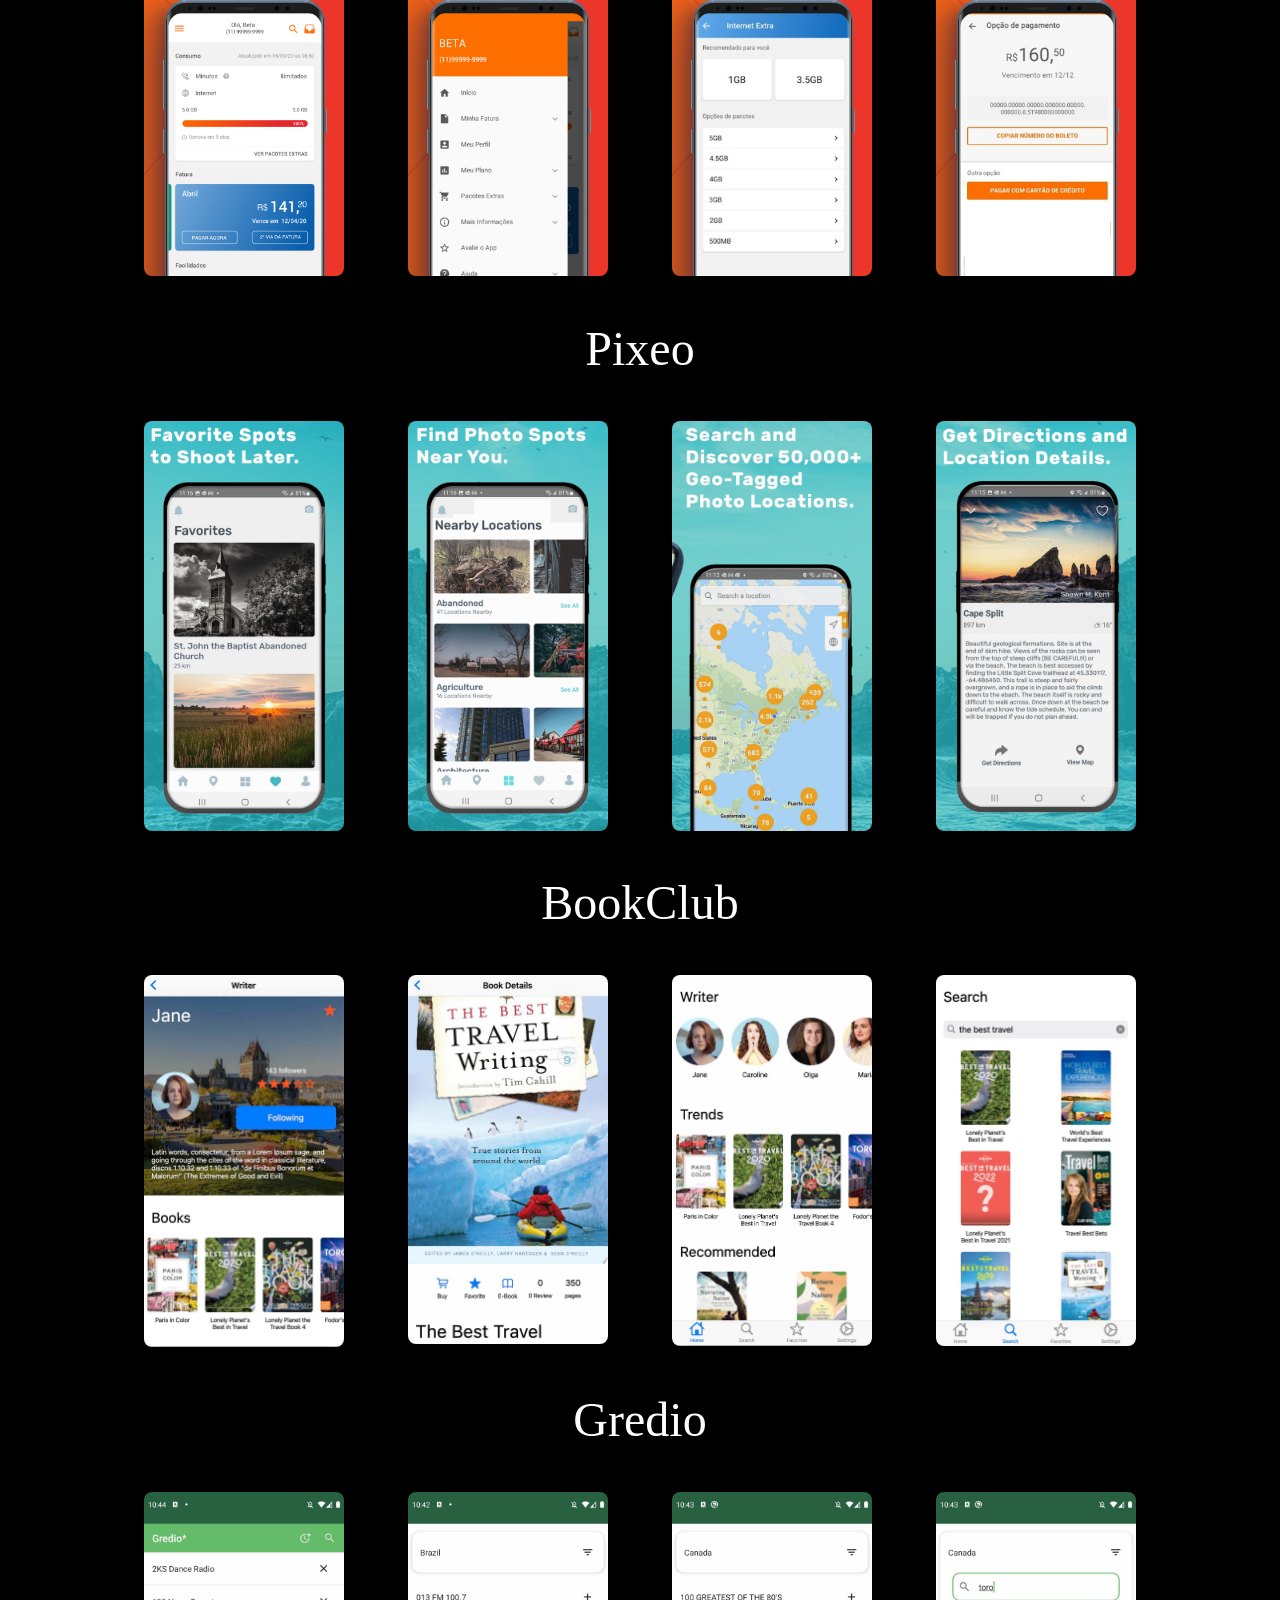
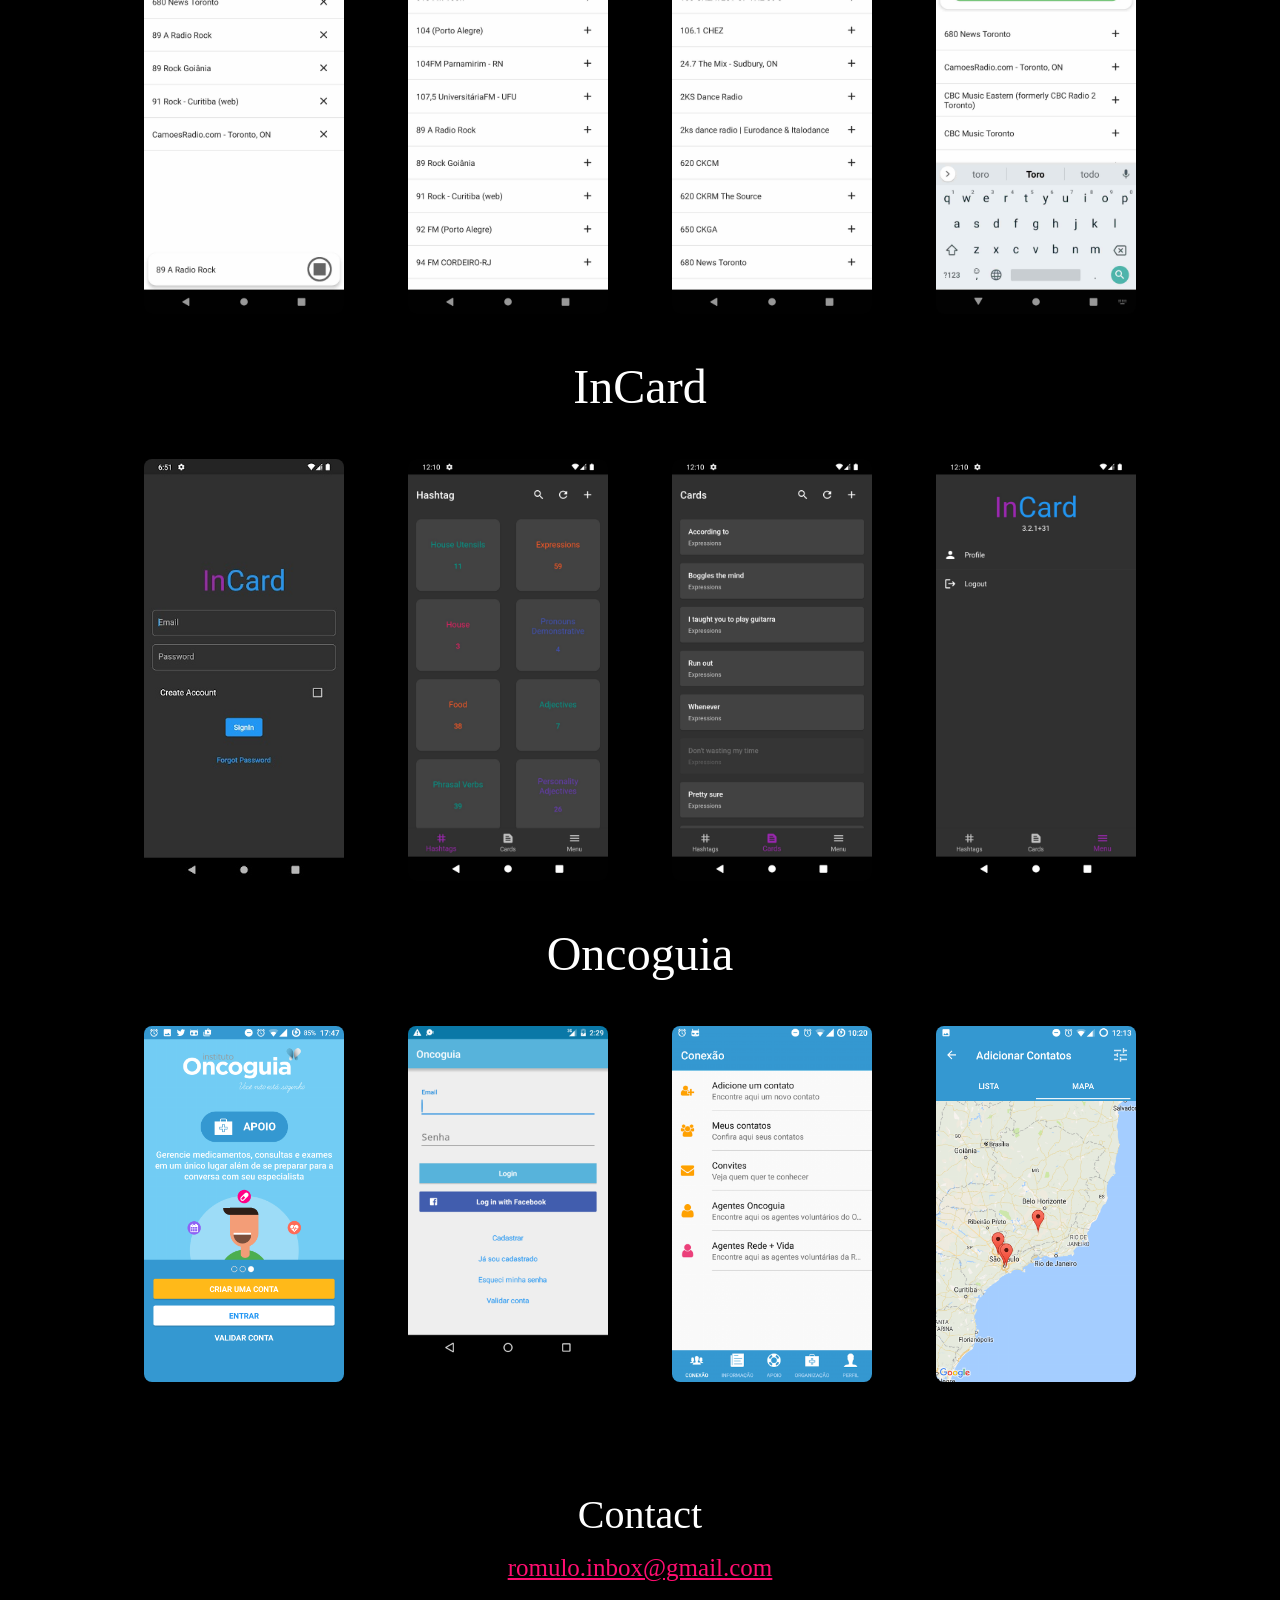
==== commit 525d79e8: "v1.0.5" ====
--- a/index.html
+++ b/index.html
@@ -10,8 +10,8 @@
 
   <title>Romulo Junior - Portfolio</title>
   
-  <script type="module" crossorigin src="/assets/index-d3f13e81.js"></script>
-  <link rel="stylesheet" href="/assets/index-d0e3b0fa.css">
+  <script type="module" crossorigin src="/assets/index-a2ebd24b.js"></script>
+  <link rel="stylesheet" href="/assets/index-a5486d4e.css">
 </head>
 
 <body>
--- a/assets/index-a5486d4e.css
+++ b/assets/index-a5486d4e.css
@@ -0,0 +1 @@
+body{margin:0;background-color:#000;color:#fff}#root{display:flex;flex-direction:column;background-color:"#fbf8ff"}.row{display:flex;flex-direction:row;flex-flow:wrap;justify-content:center}.column{display:flex;flex-direction:column;justify-content:center}.contact-fab{display:flex;align-items:center;justify-content:center;position:fixed;bottom:20px;right:20px;width:50px;height:50px;border-radius:50px;box-shadow:0 1px 2px 1px #0003;color:#ff0d70}#contact{display:flex;justify-content:center}.header-bg{background-image:url(/bg-01.jpg);background-repeat:no-repeat;background-position:center}.header{display:flex;flex-direction:column;justify-content:center;align-items:center;width:100%;min-height:70vh;color:"#fff";background-color:#000000bf}.header .column{max-width:600px;margin:16px 16px 36px}.header .column p{color:#ede6e6;font-size:20px;line-height:26px}@media (max-width: 600px){.header .column{margin:16px 18px 36px}.header .column p{font-size:18px}}.menu{position:relative;display:flex;flex-direction:row;justify-self:start;overflow:auto;font-size:15px}.menu a{color:#26a9ed}.menu-item{padding:8px;text-transform:uppercase;text-decoration:none}.about{display:flex;flex-direction:row;justify-content:center;align-items:center;min-height:400px;width:100%;color:#fff}.about-me-part-00{margin:8px 0 0;font-family:Roboto,Helvetica,Arial,sans-serif;font-weight:400;font-size:2rem;line-height:1.235;letter-spacing:.00735em;color:#fff}.about-me-part-01{margin:8px 0 0;font-family:Roboto,Helvetica,Arial,sans-serif;font-weight:400;font-size:1rem;line-height:1.5;letter-spacing:.00938em;color:#d3d3d3}.about-me-part-02{margin:8px 0 0;font-family:Roboto,Helvetica,Arial,sans-serif;font-weight:400;font-size:.875rem;line-height:1.43;letter-spacing:.01071em;color:gray}.about-me-part-03{font-family:Roboto,Helvetica,Arial,sans-serif;font-weight:500;font-size:1rem;line-height:1.43;letter-spacing:.01071em;color:#ff0d70}@media (max-width: 600px){.about{flex-direction:column}}.about-avatar{border-radius:50%;max-height:280px;margin:3em}.about-text{margin:2em;max-width:400px;font-size:large;color:#a5a5ae;line-height:1.2em}.skill{display:flex;flex-direction:row;flex-flow:wrap;margin-top:5%;margin-bottom:5%;align-self:center}.skill-column{display:flex;flex-direction:column;align-items:center}.skill-icon{width:40px;height:40px;overflow:hidden;margin:20px 30px}.skill-icon-title{font-size:small}@media (max-width: 600px){.skill-icon{margin:32px 16px 16px}}.footer-container{display:flex;flex-direction:column;align-items:center;padding:32px;margin-top:32px;margin-bottom:200px;border-radius:4px}.footer-contact-text{font-size:2.5em;font-family:"Times New Roman, Times, serif";text-align:center}.footer-email{font-size:large;margin-top:16px}.footer-email a{color:#ff0d70;font-size:25px}.project-card-column{display:flex;flex-direction:column;justify-content:center}.project-card-row{display:flex;flex-direction:row;justify-content:center;margin-top:1vw;margin-bottom:1vw}.project-card-title{font-size:3em;text-align:center}@media (max-width: 1024px){.project-card-row{display:flex;justify-content:normal;margin-top:1vw;margin-bottom:1vw;flex-wrap:nowrap;overflow-x:auto}}.picture-card-container{display:flex;flex-direction:column;box-shadow:"0 4px 16px 4px rgba(0, 0, 0, 0.2)";border-radius:16px;margin:32px;min-width:200px;max-width:200px}.picture-card-image{border-radius:8px}
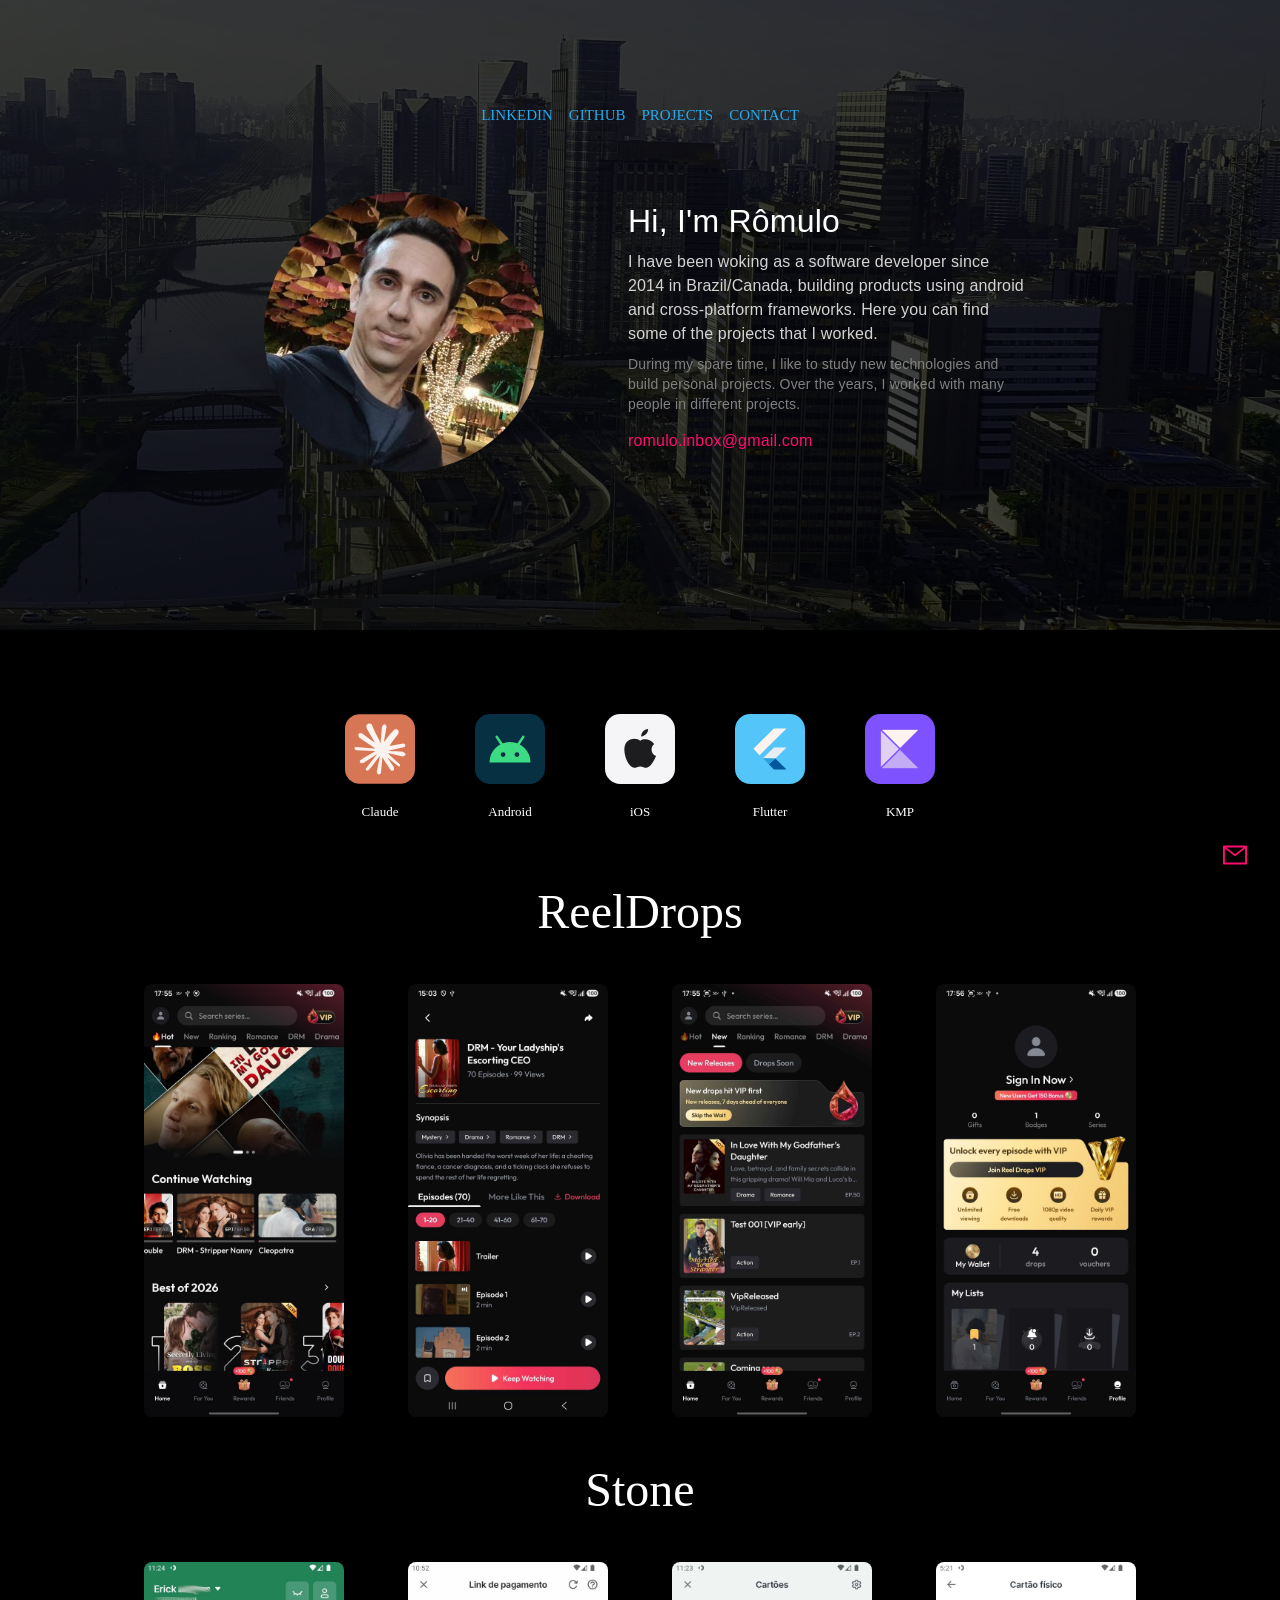
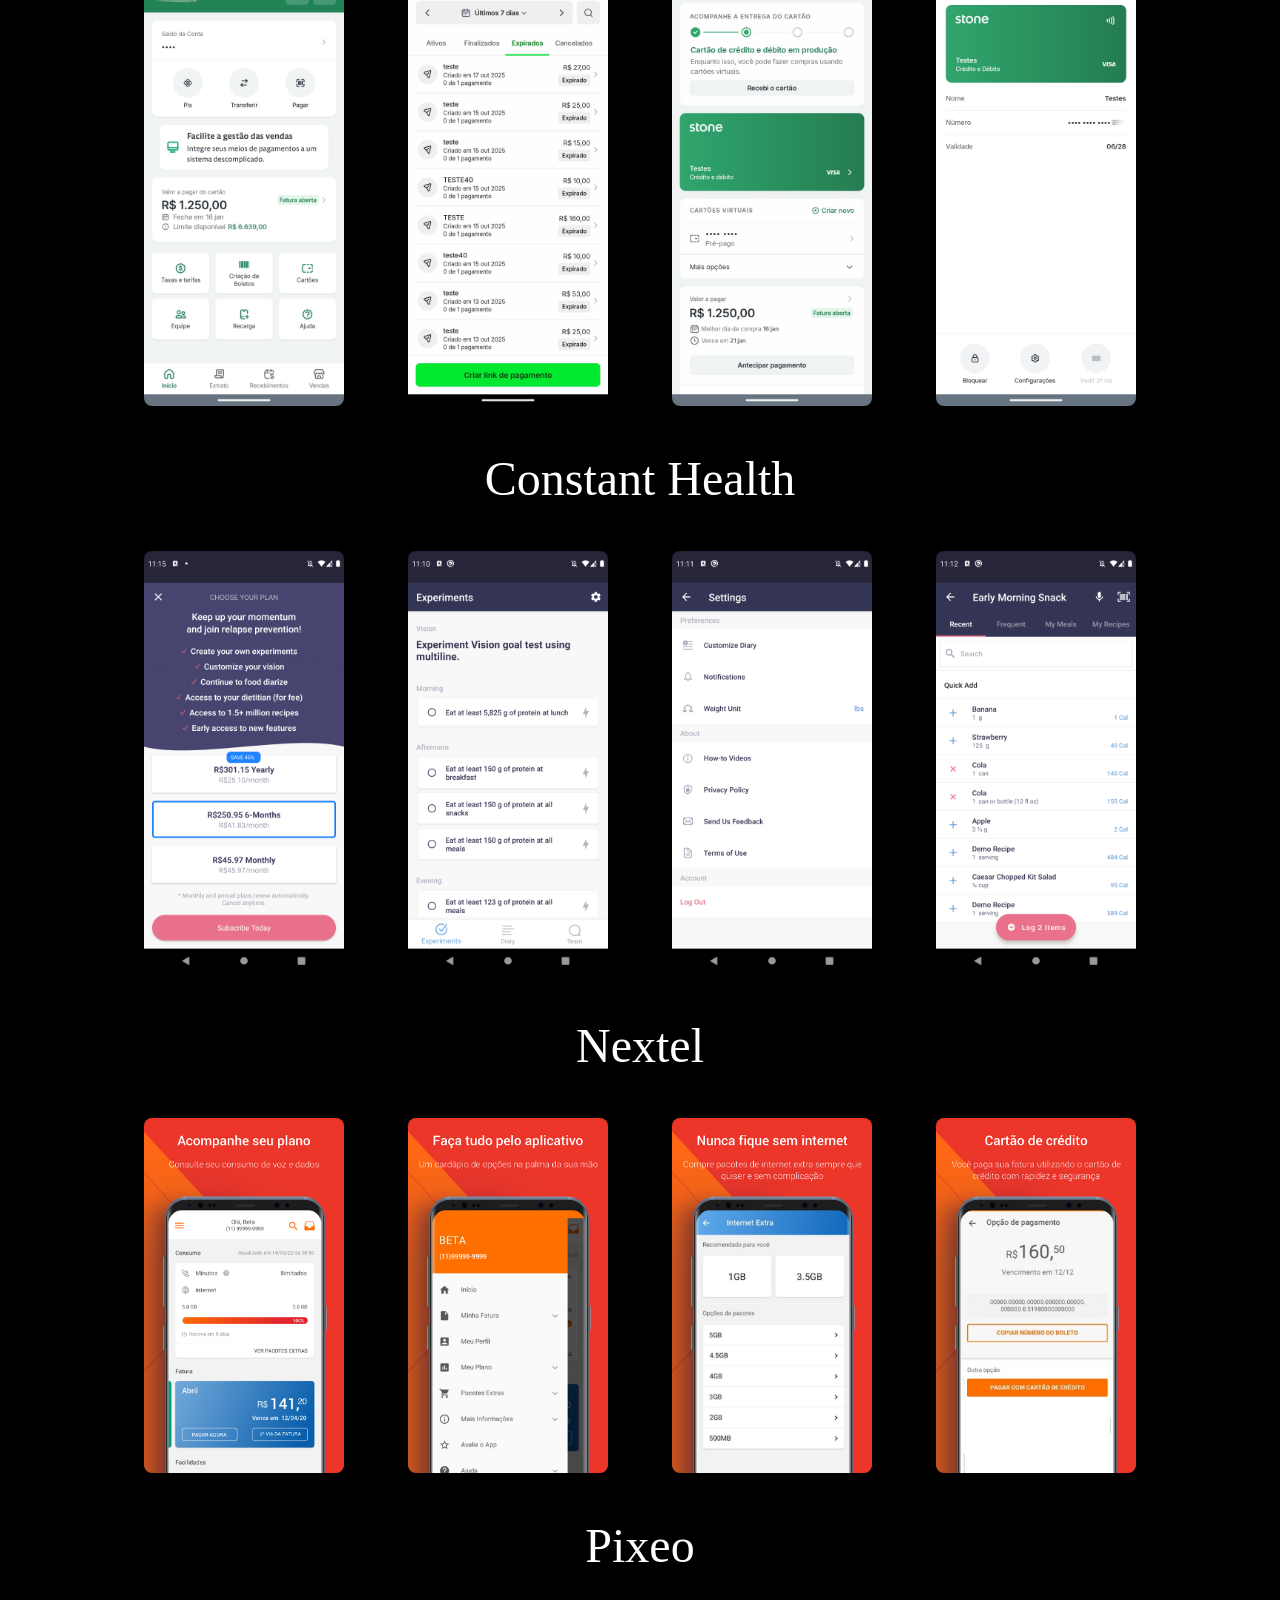
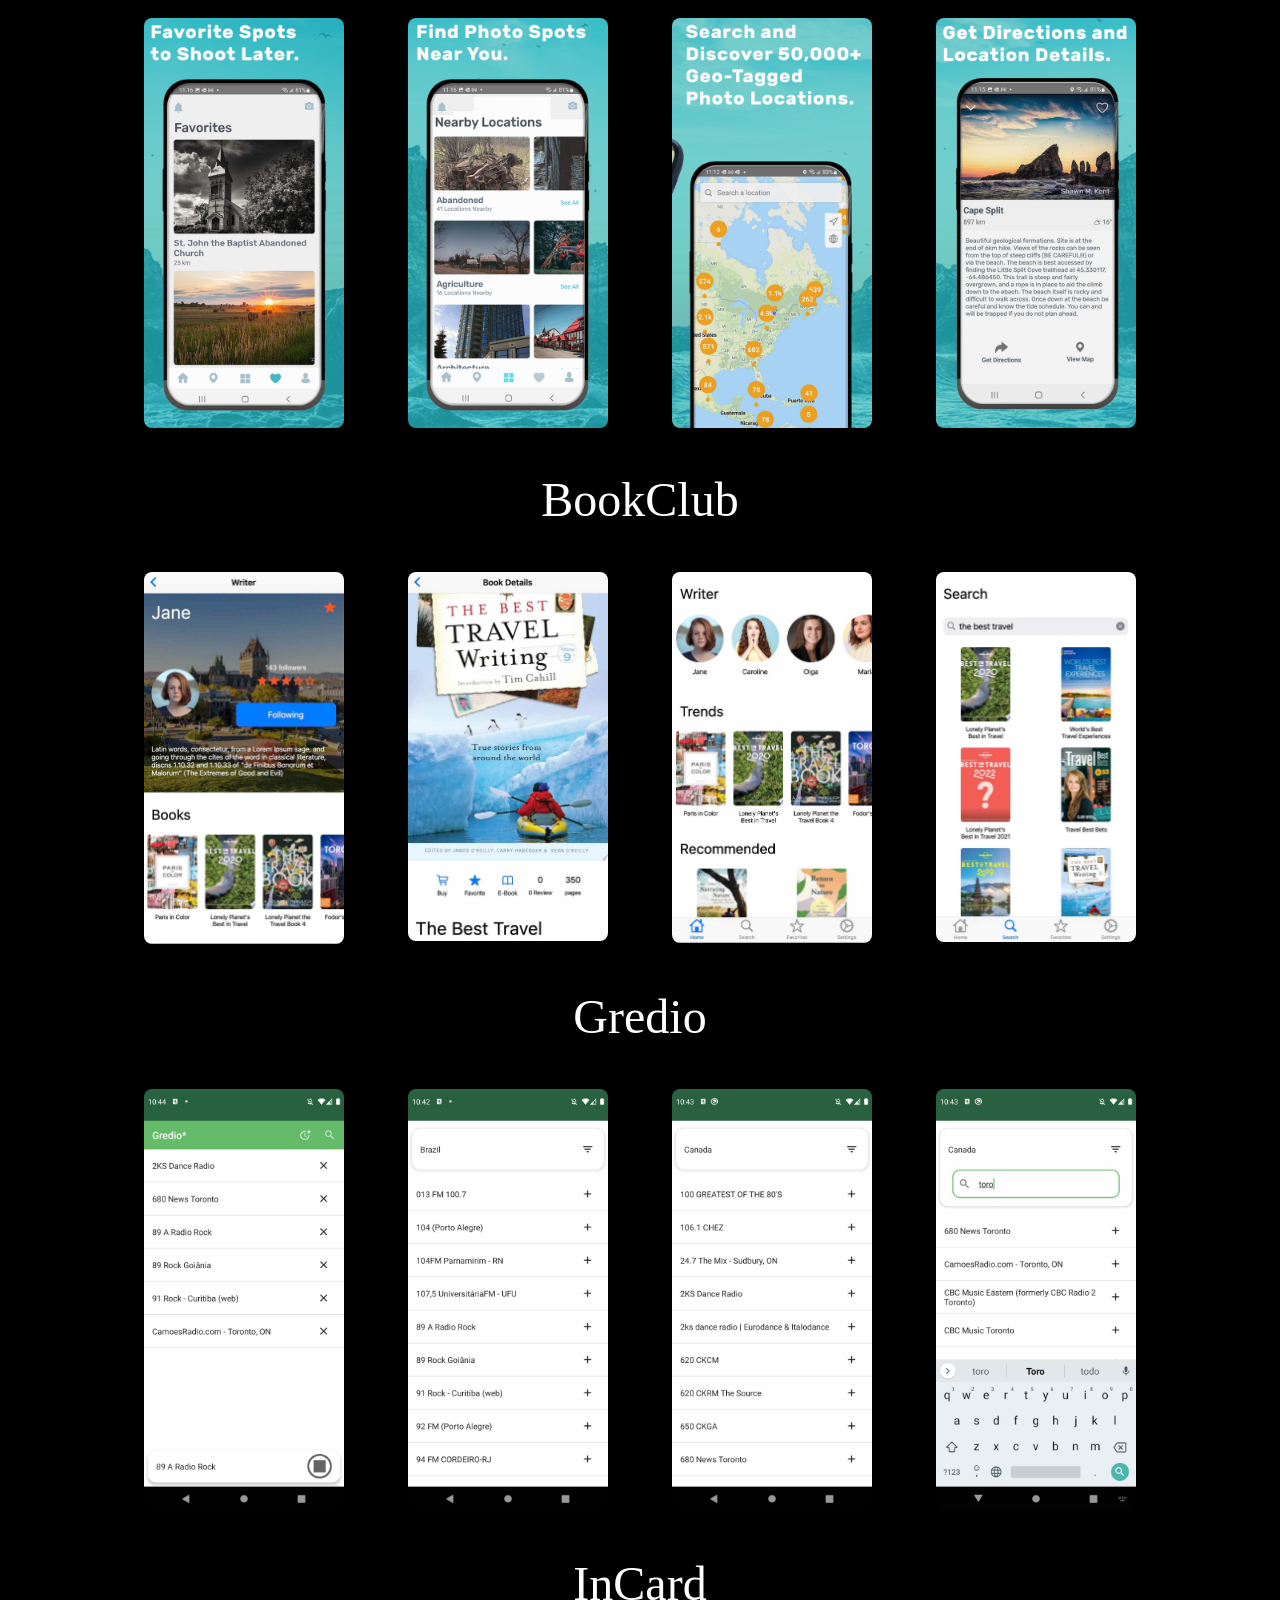
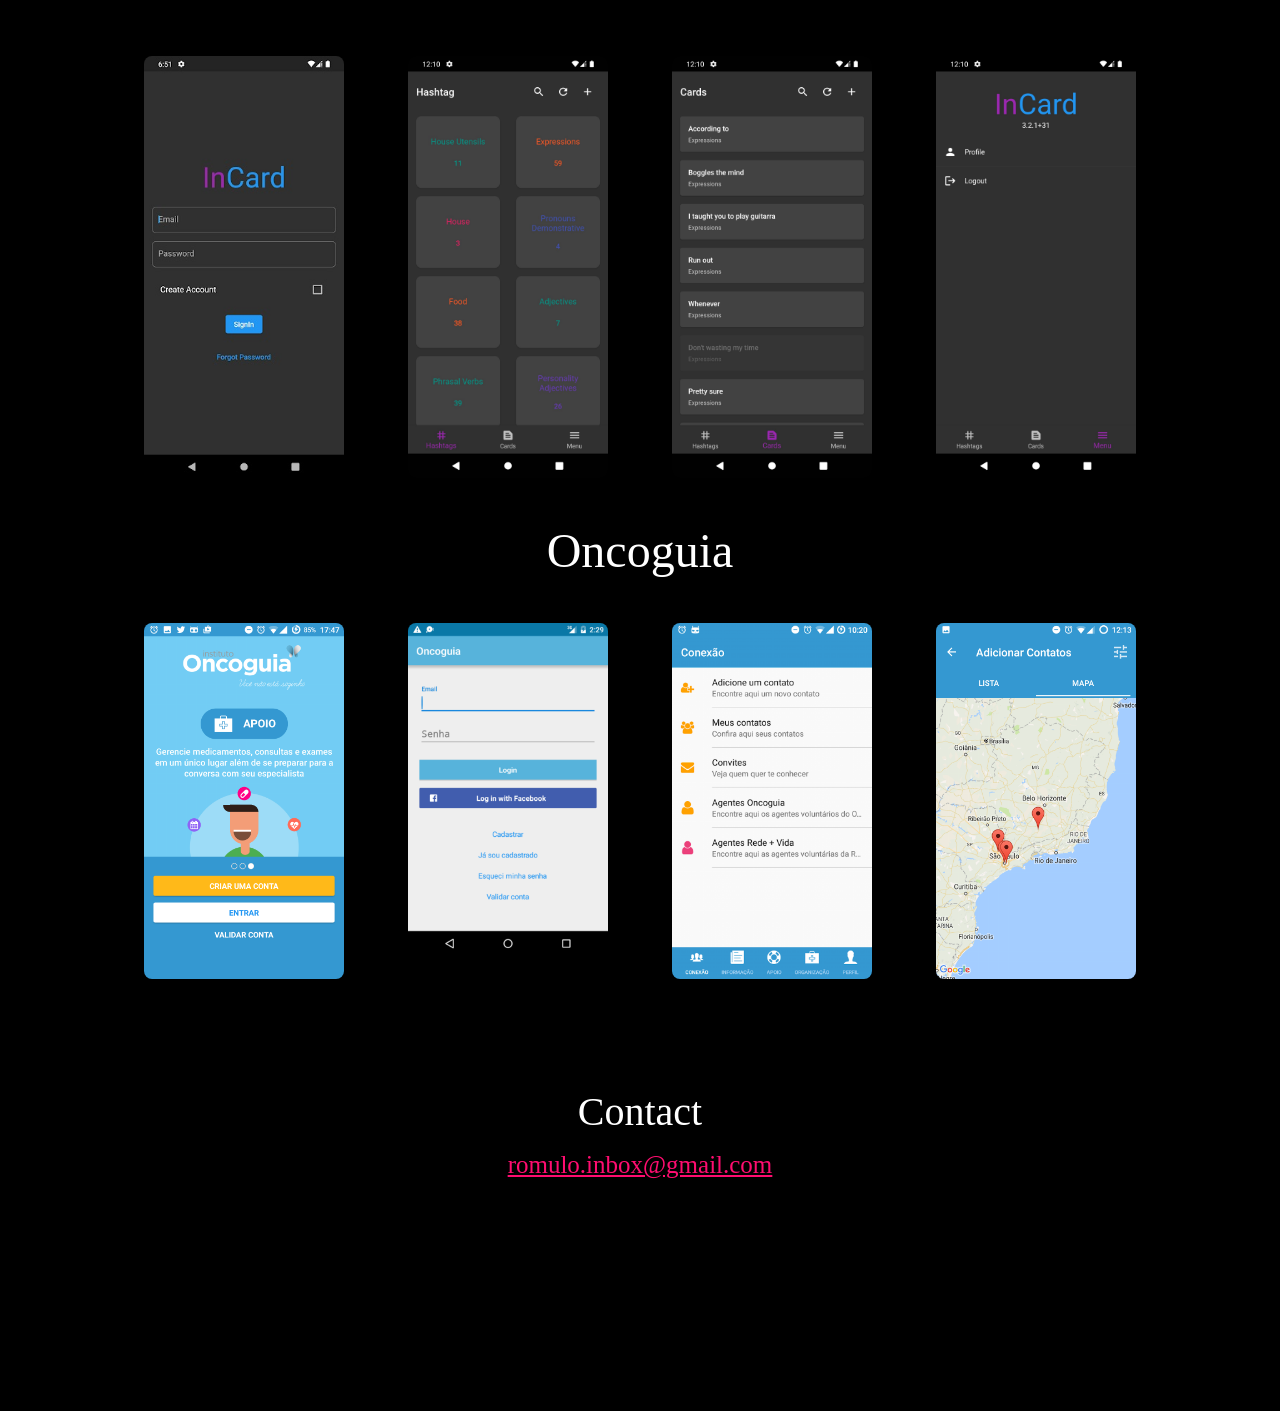
==== commit 69b9d299: "v1.0.6" ====
--- a/index.html
+++ b/index.html
@@ -10,8 +10,8 @@
 
   <title>Romulo Junior - Portfolio</title>
   
-  <script type="module" crossorigin src="/assets/index-a2ebd24b.js"></script>
-  <link rel="stylesheet" href="/assets/index-a5486d4e.css">
+  <script type="module" crossorigin src="/assets/index-5167c952.js"></script>
+  <link rel="stylesheet" href="/assets/index-7f426be8.css">
 </head>
 
 <body>
--- a/assets/index-7f426be8.css
+++ b/assets/index-7f426be8.css
@@ -0,0 +1 @@
+body{margin:0;background-color:#000;color:#fff}#root{display:flex;flex-direction:column;background-color:"#fbf8ff"}.row{display:flex;flex-direction:row;flex-flow:wrap;justify-content:center}.column{display:flex;flex-direction:column;justify-content:center}.contact-fab{display:flex;align-items:center;justify-content:center;position:fixed;bottom:20px;right:20px;width:50px;height:50px;border-radius:50px;box-shadow:0 1px 2px 1px #0003;color:#ff0d70}#contact{display:flex;justify-content:center}.header-bg{background-image:url(/bg-01.jpg);background-repeat:no-repeat;background-position:center}.header{display:flex;flex-direction:column;justify-content:center;align-items:center;width:100%;min-height:70vh;color:"#fff";background-color:#000000bf}.header .column{max-width:600px;margin:16px 16px 36px}.header .column p{color:#ede6e6;font-size:20px;line-height:26px}@media (max-width: 600px){.header .column{margin:16px 18px 36px}.header .column p{font-size:18px}}.menu{position:relative;display:flex;flex-direction:row;justify-self:start;overflow:auto;font-size:15px}.menu a{color:#26a9ed}.menu-item{padding:8px;text-transform:uppercase;text-decoration:none}.about{display:flex;flex-direction:row;justify-content:center;align-items:center;min-height:400px;width:100%;color:#fff}.about-me-part-00{margin:8px 0 0;font-family:Roboto,Helvetica,Arial,sans-serif;font-weight:400;font-size:2rem;line-height:1.235;letter-spacing:.00735em;color:#fff}.about-me-part-01{margin:8px 0 0;font-family:Roboto,Helvetica,Arial,sans-serif;font-weight:400;font-size:1rem;line-height:1.5;letter-spacing:.00938em;color:#d3d3d3}.about-me-part-02{margin:8px 0 0;font-family:Roboto,Helvetica,Arial,sans-serif;font-weight:400;font-size:.875rem;line-height:1.43;letter-spacing:.01071em;color:gray}.about-me-part-03{font-family:Roboto,Helvetica,Arial,sans-serif;font-weight:500;font-size:1rem;line-height:1.43;letter-spacing:.01071em;color:#ff0d70}@media (max-width: 600px){.about{flex-direction:column}}.about-avatar{border-radius:50%;max-height:280px;margin:3em}.about-text{margin:2em;max-width:400px;font-size:large;color:#a5a5ae;line-height:1.2em}.skill{display:flex;flex-direction:row;flex-wrap:nowrap;overflow-x:auto;max-width:100%;margin-top:5%;margin-bottom:5%;align-self:center}.skill-column{flex:0 0 auto;display:flex;flex-direction:column;align-items:center}.skill-icon{width:70px;height:70px;overflow:hidden;margin:20px 30px}.skill-icon-title{font-size:small}@media (max-width: 600px){.skill-icon{margin:32px 16px 16px}}.footer-container{display:flex;flex-direction:column;align-items:center;padding:32px;margin-top:32px;margin-bottom:200px;border-radius:4px}.footer-contact-text{font-size:2.5em;font-family:"Times New Roman, Times, serif";text-align:center}.footer-email{font-size:large;margin-top:16px}.footer-email a{color:#ff0d70;font-size:25px}.project-card-column{display:flex;flex-direction:column;justify-content:center}.project-card-row{display:flex;flex-direction:row;justify-content:center;margin-top:1vw;margin-bottom:1vw}.project-card-title{font-size:3em;text-align:center}@media (max-width: 1024px){.project-card-row{display:flex;justify-content:normal;margin-top:1vw;margin-bottom:1vw;flex-wrap:nowrap;overflow-x:auto}}.picture-card-container{display:flex;flex-direction:column;box-shadow:"0 4px 16px 4px rgba(0, 0, 0, 0.2)";border-radius:16px;margin:32px;min-width:200px;max-width:200px}.picture-card-image{border-radius:8px}
